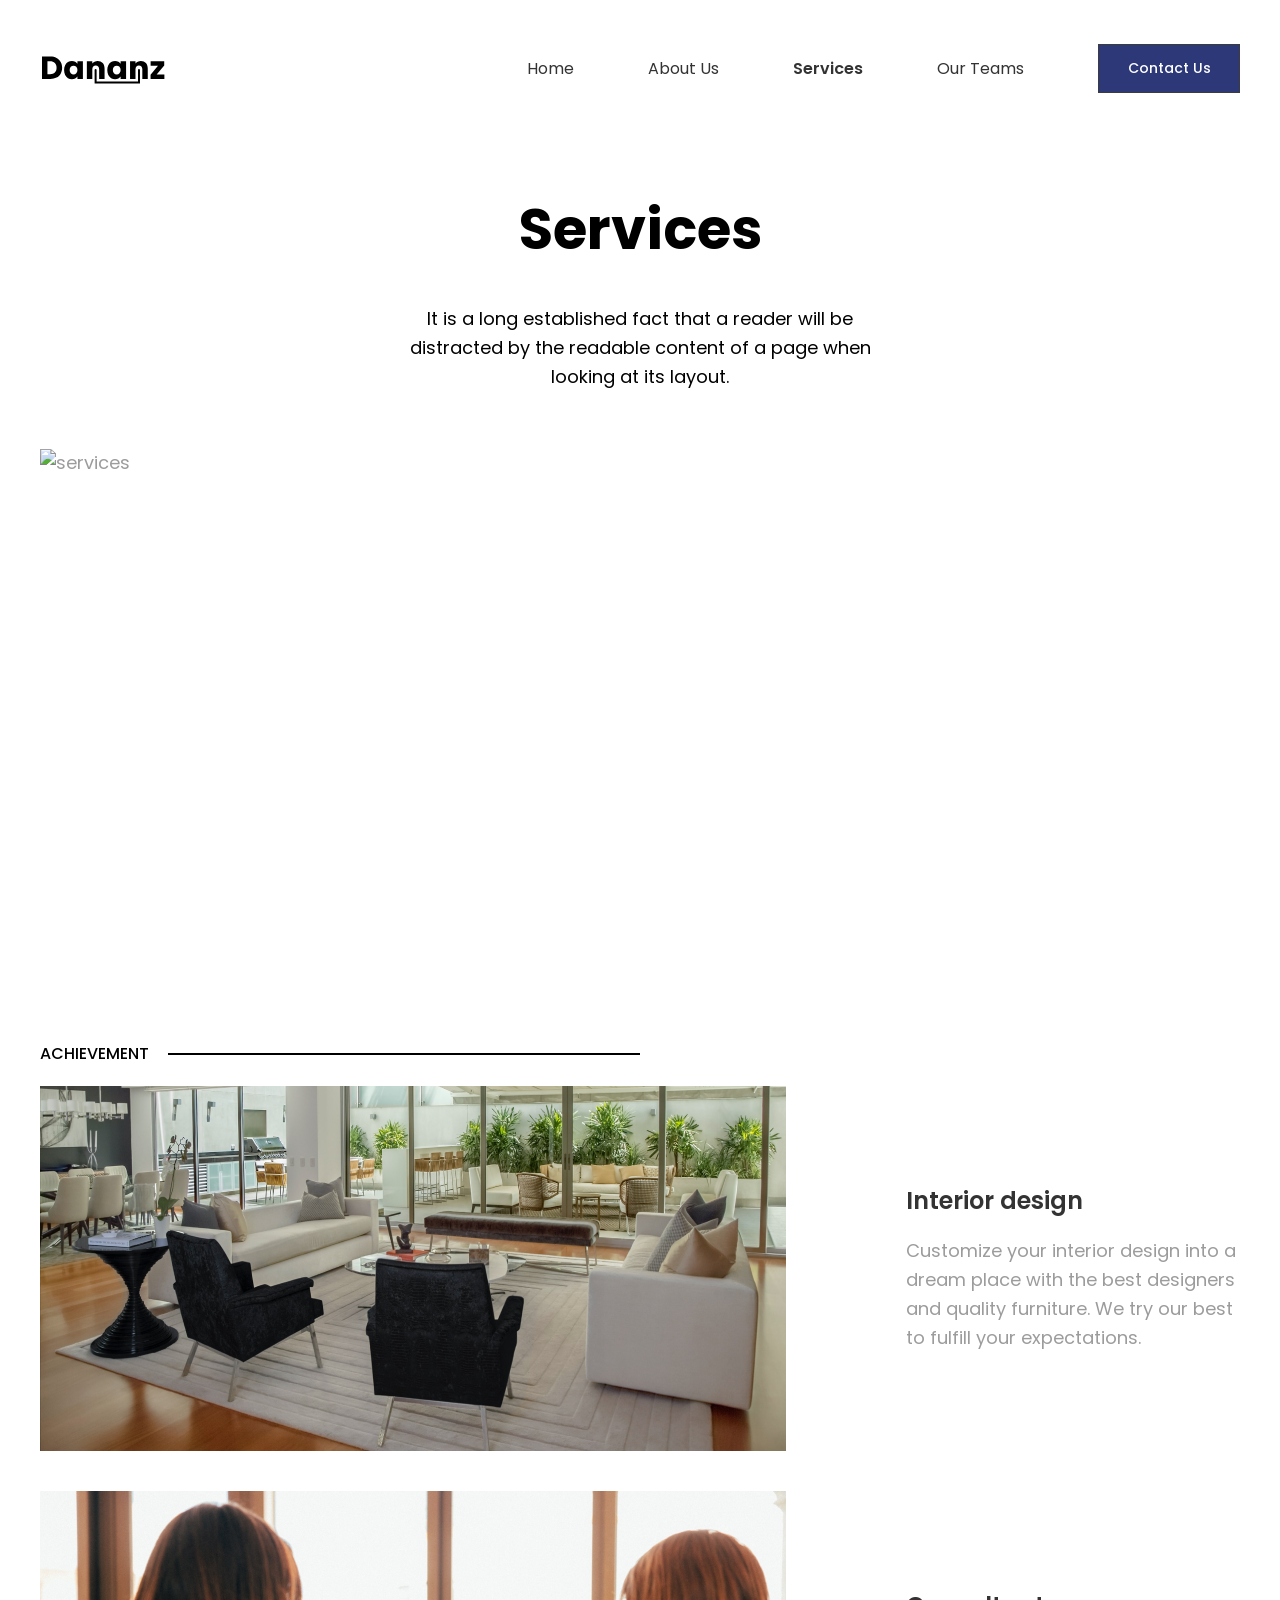
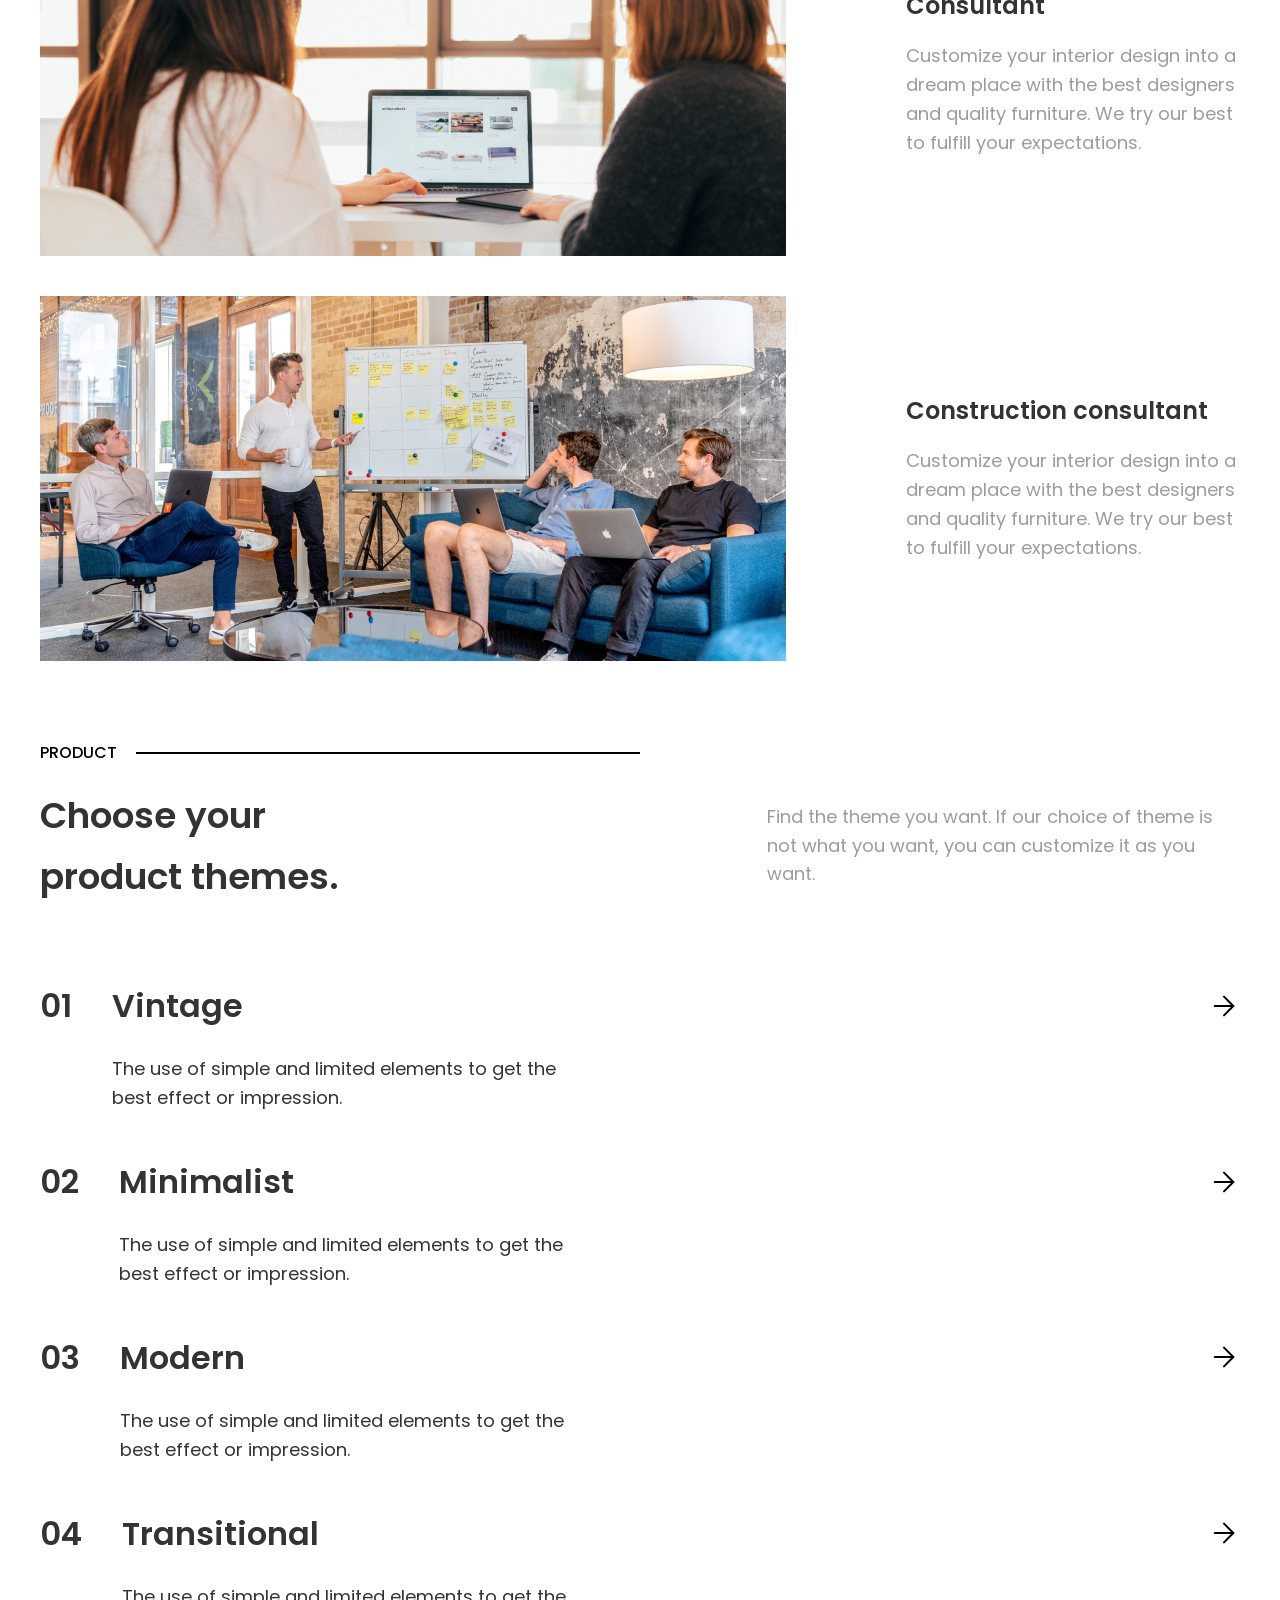
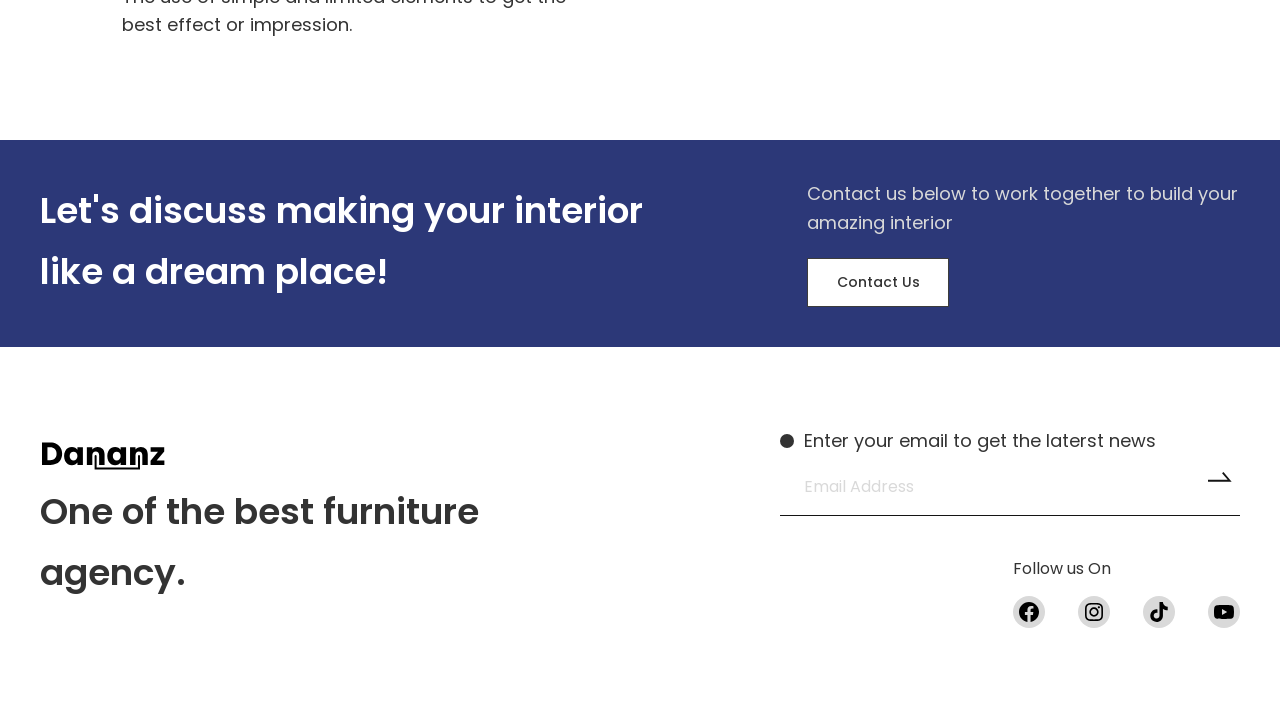
==== Dananz/Dananz/services.html @ 7f3dac32 "Add files via upload" ====
<!DOCTYPE html>
<html lang="en">

<head>
  <meta charset="UTF-8">
  <meta name="viewport" content="width=device-width, initial-scale=1.0">
  <link rel="preconnect" href="https://fonts.googleapis.com">
  <link rel="preconnect" href="https://fonts.gstatic.com" crossorigin>
  <link href="https://fonts.googleapis.com/css2?family=Poppins:wght@400;500;600;700&display=swap" rel="stylesheet">
  <link rel="stylesheet" href="css/style.css">
  <title>
    Services
  </title>
</head>

<body class="page__services">
  <div class="wrapper">
    <header id="header" class=" header">
      <div class="header__container">
        <a href="index.html" class="header__logo">
          <img src="img/home/logo.svg" alt="logo">
        </a>
        <nav class="header__action">
          <div class="header__menu menu">
            <nav class="menu__body">
              <ul class="menu__list">
                <li class="menu__item">
                  <a href="index.html" class="menu__link" data-text="Home">Home</a>
                </li>
                <li class="menu__item">
                  <a href="about.html" class="menu__link" data-text="About Us">About Us</a>
                </li>
                <li class="menu__item">
                  <a href="services.html" class="menu__link active" data-text="Services">Services</a>
                </li>
                <li class="menu__item">
                  <a href="teams.html" class="menu__link" data-text="Our Teams">Our Teams</a>
                </li>
              </ul>
            </nav>
          </div>
          <a href="contact.html" class="header__contact btn" role="button">
            Contact Us
          </a>
          <button type="button" class="menu__icon icon-menu" aria-label="Toggle menu"><span></span></button>
        </nav>
      </div>
    </header>
    <main class="main">
      <section class="section services reveal">
        <div class="services__container">
          <div class="services__content content-block">
            <h1 class="content-block__title">Services</h1>
            <div class="content-block__text">
              <p>It is a long established fact that a reader will be distracted by the readable content of a page when
                looking at its layout.</p>
            </div>
            <div class="content-block__image">
              <img src="img/Services/services.jpg" alt="services">
            </div>
          </div>
        </div>
      </section>
      <section class="section achievement reveal">
        <div class="achievement__container">
          <h3 class="achievement__category category_title">ACHIEVEMENT</h3>
          <div class="achievement__content">
            <article class="achievement__item item-achievement">
              <a href="#" class="item-achievement__media">
                <img src="img/services/01.jpg" alt="design">
              </a>
              <div class="item-achievement__content">
                <h3 class="item-achievement__title"><a href="#">Interior design</a></h3>
                <div class="item-achievement__text">
                  <p>Customize your interior design into a dream place with the best designers and quality furniture. We
                    try our best to fulfill your expectations.</p>
                </div>
              </div>
            </article>
            <article class="achievement__item item-achievement">
              <a href="#" class="item-achievement__media">
                <img src="img/services/02.jpg" alt="consultant">
              </a>
              <div class="item-achievement__content">
                <h3 class="item-achievement__title"><a href="#">Consultant</a></h3>
                <div class="item-achievement__text">
                  <p>Customize your interior design into a dream place with the best designers and quality furniture. We
                    try our best to fulfill your expectations.</p>
                </div>
              </div>
            </article>
            <article class="achievement__item item-achievement">
              <a href="#" class="item-achievement__media">
                <img src="img/services/03.jpg" alt="conversation">
              </a>
              <div class="item-achievement__content">
                <h3 class="item-achievement__title"><a href="#">Construction consultant</a></h3>
                <div class="item-achievement__text">
                  <p>Customize your interior design into a dream place with the best designers and quality furniture. We
                    try our best to fulfill your expectations.</p>
                </div>
              </div>
            </article>
          </div>
        </div>
      </section>
      <section class="section product reveal">
        <div class="product__container">
          <div class="product__top top-product">
            <h3 class="top-product__category category_title">PRODUCT</h3>
            <div class="top-product__content">
              <h2 class="top-product__title title">Choose your product themes.</h2>
              <div class="top-product__text">
                <p>Find the theme you want. If our choice of theme is not what you want, you can customize it as you
                  want.
                </p>
              </div>
            </div>
          </div>
          <ul class="product__category category-list">
            <li class="category-list__item">
              <span class="category-list__number">01</span>
              <div class="category-list__content">
                <a href="#">
                  <span class="category-list__title">Vintage</span>
                  <img src="img/icons/arrow-right.svg" alt="arrow">
                </a>
                <div class="category-list__text">
                  <p>The use of simple and limited elements to get the best effect or impression.</p>
                </div>
              </div>
            </li>
            <li class="category-list__item">
              <span class="category-list__number">02</span>
              <div class="category-list__content">
                <a href="#">
                  <span class="category-list__title">Minimalist</span>
                  <img src="img/icons/arrow-right.svg" alt="arrow">
                </a>
                <div class="category-list__text">
                  <p>The use of simple and limited elements to get the best effect or impression.</p>
                </div>
              </div>
            </li>
            <li class="category-list__item">
              <span class="category-list__number">03</span>
              <div class="category-list__content">
                <a href="#">
                  <span class="category-list__title">Modern</span>
                  <img src="img/icons/arrow-right.svg" alt="arrow">
                </a>
                <div class="category-list__text">
                  <p>The use of simple and limited elements to get the best effect or impression.</p>
                </div>
              </div>
            </li>
            <li class="category-list__item">
              <span class="category-list__number">04</span>
              <div class="category-list__content">
                <a href="#">
                  <span class="category-list__title">Transitional</span>
                  <img src="img/icons/arrow-right.svg" alt="arrow">
                </a>
                <div class="category-list__text">
                  <p>The use of simple and limited elements to get the best effect or impression.</p>
                </div>
              </div>
            </li>
          </ul>
        </div>
      </section>
    </main>
    <footer class="footer reveal">
      <div class="footer__contact contact-footer">
        <div class="contact-footer__container">
          <h2 class="contact-footer__title title">Let's discuss making your interior like a dream place!</h2>
          <div class="contact-footer__action">
            <div class="contact-footer__text">
              <p>Contact us below to work together to build your amazing interior</p>
            </div>
            <a href="contact.html" class="contact-footer__btn btn_reverse">Contact Us</a>
          </div>
        </div>
      </div>
      <div class="footer__container">
        <div class="footer__text">
          <a href="#" class="footer__logo">
            <img src="img/home/logo.svg" alt="logo">
          </a>
          <h2 class="footer__title title">One of the best furniture agency.</h2>
        </div>
        <div class="footer__action action-footer">
          <form class="action-footer__form">

            <label for="footer-email" class="action-footer__label">
              Enter your email to get the laterst news
            </label>

            <div class="action-footer__field">
              <input type="email" id="footer-email" name="email" class="action-footer__input"
                placeholder="Email Address" required>

              <button type="submit" class="action-footer__submit" aria-label="Submit email">
                <img src="img/icons/search-decor.svg" alt="">
              </button>
            </div>

          </form>
          <div class="action-footer__social social-footer">
            <div class="social-footer__text">Follow us On</div>
            <div class="social-footer__items">
              <a href="#" class="social-footer__item">
                <img src="img/icons/facebook.svg" alt="facebbok">
              </a>
              <a href="#" class="social-footer__item">
                <img src="img/icons/instagram.svg" alt="instagram">
              </a>
              <a href="#" class="social-footer__item">
                <img src="img/icons/tiktok.svg" alt="tiktok">
              </a>
              <a href="#" class="social-footer__item">
                <img src="img/icons/youtube.svg" alt="youtube">
              </a>
            </div>
          </div>
        </div>
      </div>
    </footer>
  </div>
  <div class="menu__overlay"></div>
  <script src="js/script.js"></script>
</body>

</html>
---- Dananz/Dananz/css/style.css ----
@charset "UTF-8";
*,
*::before,
*::after {
  padding: 0;
  margin: 0;
  border: 0;
  -webkit-box-sizing: border-box;
          box-sizing: border-box;
}

a {
  text-decoration: none;
  color: inherit;
}

li {
  list-style: none;
}

img {
  vertical-align: top;
}

h1,
h2,
h3,
h4,
h5,
h6 {
  font-weight: inherit;
  font-size: inherit;
}

html,
body {
  height: 100%;
  line-height: 1;
}

textarea,
button,
input {
  font-weight: inherit;
  font-size: inherit;
  color: inherit;
  font-family: inherit;
}

button {
  cursor: pointer;
  background-color: inherit;
}

.badge {
  display: -webkit-inline-box;
  display: -ms-inline-flexbox;
  display: inline-flex;
  -webkit-box-orient: vertical;
  -webkit-box-direction: normal;
      -ms-flex-direction: column;
          flex-direction: column;
  -webkit-box-align: center;
      -ms-flex-align: center;
          align-items: center;
  -webkit-box-pack: center;
      -ms-flex-pack: center;
          justify-content: center;
  gap: clamp(15px, 15px + (57 - 15) * (100vw - 320px) / (1230 - 320), 57px);
  height: clamp(200px, 200px + (525 - 200) * (100vw - 320px) / (1230 - 320), 525px);
  width: clamp(130px, 130px + (252 - 130) * (100vw - 320px) / (1230 - 320), 252px);
  background-color: #2c3878;
  color: #fff;
}
.badge__links {
  display: -webkit-inline-box;
  display: -ms-inline-flexbox;
  display: inline-flex;
  -webkit-box-orient: vertical;
  -webkit-box-direction: normal;
      -ms-flex-direction: column;
          flex-direction: column;
  -webkit-box-align: center;
      -ms-flex-align: center;
          align-items: center;
  -webkit-box-pack: center;
      -ms-flex-pack: center;
          justify-content: center;
  -webkit-transition: -webkit-transform 0.3s;
  transition: -webkit-transform 0.3s;
  transition: transform 0.3s;
  transition: transform 0.3s, -webkit-transform 0.3s;
}
@media (any-hover: hover) {
  .badge__links:hover {
    -webkit-transform: scale(1.1);
        -ms-transform: scale(1.1);
            transform: scale(1.1);
  }
}
.badge__count {
  font-size: clamp(14px, 14px + (52 - 14) * (100vw - 320px) / (1230 - 320), 52px);
}
.badge__text {
  font-size: clamp(12px, 12px + (16 - 12) * (100vw - 320px) / (1230 - 320), 16px);
}

.category_title {
  font-size: 1rem;
  font-weight: 500;
  color: #000;
  line-height: 1.5;
  margin-bottom: 1.25rem;
  display: -webkit-box;
  display: -ms-flexbox;
  display: flex;
  -webkit-box-align: center;
      -ms-flex-align: center;
          align-items: center;
  gap: 1.1875rem;
  max-width: 37.5rem;
}
.category_title::after {
  content: "";
  -webkit-box-flex: 1;
      -ms-flex: 1 1 auto;
          flex: 1 1 auto;
  height: 0.125rem;
  background-color: #000;
}

.title {
  font-size: clamp(18px, 18px + (36 - 18) * (100vw - 320px) / (1230 - 320), 36px);
  font-weight: 600;
  line-height: 1.7;
  color: #333333;
}

.category-list {
  display: -webkit-box;
  display: -ms-flexbox;
  display: flex;
  -webkit-box-orient: vertical;
  -webkit-box-direction: normal;
      -ms-flex-direction: column;
          flex-direction: column;
  row-gap: clamp(10px, 10px + (43 - 10) * (100vw - 320px) / (1230 - 320), 43px);
}
.category-list__item {
  font-size: clamp(14px, 14px + (32 - 14) * (100vw - 320px) / (1230 - 320), 32px);
  font-weight: 600;
  color: #333333;
  display: -webkit-box;
  display: -ms-flexbox;
  display: flex;
  -webkit-column-gap: 2.5rem;
     -moz-column-gap: 2.5rem;
          column-gap: 2.5rem;
}
.category-list__content {
  -webkit-box-flex: 1;
      -ms-flex: 1 1 auto;
          flex: 1 1 auto;
}
.category-list__content a {
  display: -webkit-box;
  display: -ms-flexbox;
  display: flex;
  -webkit-box-align: center;
      -ms-flex-align: center;
          align-items: center;
}
.category-list__content a:not(:last-child) {
  margin-bottom: clamp(5px, 5px + (24 - 5) * (100vw - 320px) / (1230 - 320), 24px);
}
@media (any-hover: hover) {
  .category-list__content a:hover {
    color: #2c3878;
  }
  .category-list__content a:hover img {
    -webkit-transform: translate(1.25rem, 0);
        -ms-transform: translate(1.25rem, 0);
            transform: translate(1.25rem, 0);
  }
}
.category-list__content a img {
  -webkit-transition: -webkit-transform 0.3s;
  transition: -webkit-transform 0.3s;
  transition: transform 0.3s;
  transition: transform 0.3s, -webkit-transform 0.3s;
  width: clamp(20px, 20px + (32 - 20) * (100vw - 320px) / (1230 - 320), 32px);
  height: clamp(20px, 20px + (32 - 20) * (100vw - 320px) / (1230 - 320), 32px);
}
.category-list__title {
  -webkit-transition: color 0.3s;
  transition: color 0.3s;
  -webkit-box-flex: 1;
      -ms-flex: 1 1 auto;
          flex: 1 1 auto;
}
.category-list__text {
  max-width: 29.3125rem;
  font-size: clamp(14px, 14px + (18 - 14) * (100vw - 320px) / (1230 - 320), 18px);
  font-weight: 400;
  line-height: 1.6; /* 20/12 */
  color: #333333;
}

.btn {
  width: clamp(100px, 100px + (142 - 100) * (100vw - 320px) / (1230 - 320), 142px);
  height: clamp(40px, 40px + (49 - 40) * (100vw - 320px) / (1230 - 320), 49px);
  display: -webkit-box;
  display: -ms-flexbox;
  display: flex;
  -webkit-box-pack: center;
      -ms-flex-pack: center;
          justify-content: center;
  -webkit-box-align: center;
      -ms-flex-align: center;
          align-items: center;
  font-size: 0.875rem;
  font-weight: 500;
  line-height: 1.5;
  color: #fff;
  background-color: #2c3878;
  border: 1px solid #3C3C3C;
  -webkit-transition: all 0.3s;
  transition: all 0.3s;
}
@media (any-hover: hover) {
  .btn:hover {
    color: #2c3878;
    background-color: #fff;
  }
}

.btn_reverse {
  width: clamp(100px, 100px + (142 - 100) * (100vw - 320px) / (1230 - 320), 142px);
  height: clamp(40px, 40px + (49 - 40) * (100vw - 320px) / (1230 - 320), 49px);
  display: -webkit-box;
  display: -ms-flexbox;
  display: flex;
  -webkit-box-pack: center;
      -ms-flex-pack: center;
          justify-content: center;
  -webkit-box-align: center;
      -ms-flex-align: center;
          align-items: center;
  font-size: 0.875rem;
  font-weight: 500;
  line-height: 1.5;
  color: #333333;
  background-color: #fff;
  border: 1px solid #3C3C3C;
  -webkit-transition: all 0.3s;
  transition: all 0.3s;
}
@media (any-hover: hover) {
  .btn_reverse:hover {
    color: #fff;
    background-color: #2c3878;
  }
}

.content-block__title {
  font-size: clamp(24px, 24px + (56 - 24) * (100vw - 320px) / (1230 - 320), 56px);
  line-height: 1.4;
  font-weight: 700;
  color: #000;
  text-align: center;
  margin-bottom: clamp(15px, 15px + (36 - 15) * (100vw - 320px) / (1230 - 320), 36px);
}
.content-block__text {
  color: #000;
  max-width: 36.375rem;
  text-align: center;
  margin: 0 auto;
}
.content-block__text:not(:last-child) {
  margin-bottom: clamp(20px, 20px + (57 - 20) * (100vw - 320px) / (1230 - 320), 57px);
}
.content-block__image {
  position: relative;
  aspect-ratio: 1200/513;
}
.content-block__image img {
  position: absolute;
  width: 100%;
  height: 100%;
  inset: 0;
  -o-object-fit: cover;
     object-fit: cover;
}

.card-service {
  display: -webkit-box;
  display: -ms-flexbox;
  display: flex;
  -webkit-box-align: center;
      -ms-flex-align: center;
          align-items: center;
  -webkit-box-orient: vertical;
  -webkit-box-direction: normal;
      -ms-flex-direction: column;
          flex-direction: column;
  gap: 1.25rem;
  padding-top: clamp(10px, 10px + (20 - 10) * (100vw - 320px) / (1230 - 320), 20px);
  padding-left: clamp(15px, 15px + (27 - 15) * (100vw - 320px) / (1230 - 320), 27px);
  padding-right: clamp(15px, 15px + (27 - 15) * (100vw - 320px) / (1230 - 320), 27px);
  padding-bottom: clamp(12px, 12px + (22 - 12) * (100vw - 320px) / (1230 - 320), 22px);
  -webkit-box-shadow: 0 0 5px 1px rgba(0, 0, 0, 0.1);
          box-shadow: 0 0 5px 1px rgba(0, 0, 0, 0.1);
  background-color: #fff;
}
.card-service__eclipse {
  width: 3.9375rem;
  height: 3.9375rem;
  background-color: #D9D9D9;
  border-radius: 50%;
}
.card-service__title {
  text-align: center;
  color: #333333;
  line-height: 1.4;
  font-size: clamp(16px, 16px + (24 - 16) * (100vw - 320px) / (1230 - 320), 24px);
  font-weight: 600;
}
.card-service__text {
  text-align: center;
}

body {
  font-family: "Poppins", sans-serif;
  font-size: clamp(14px, 14px + (18 - 14) * (100vw - 320px) / (1230 - 320), 18px);
  font-weight: 400;
  line-height: 1.6; /* 20/12 */
  color: #9C9C9C;
}

.wrapper {
  overflow: hidden;
  min-height: 100%;
  position: relative;
  display: -webkit-box;
  display: -ms-flexbox;
  display: flex;
  -webkit-box-orient: vertical;
  -webkit-box-direction: normal;
      -ms-flex-direction: column;
          flex-direction: column;
}

.wrapper > main {
  -webkit-box-flex: 1;
      -ms-flex-positive: 1;
          flex-grow: 1;
}

[class*=__container] {
  max-width: 76.875rem;
  padding: 0 15px;
  margin: 0 auto;
}

.page__home .main {
  gap: clamp(40px, 40px + (160 - 40) * (100vw - 320px) / (1230 - 320), 160px);
}

.main {
  display: -webkit-box;
  display: -ms-flexbox;
  display: flex;
  -webkit-box-orient: vertical;
  -webkit-box-direction: normal;
      -ms-flex-direction: column;
          flex-direction: column;
  margin-top: clamp(70px, 70px + (191 - 70) * (100vw - 320px) / (1230 - 320), 191px);
  gap: clamp(40px, 40px + (80 - 40) * (100vw - 320px) / (1230 - 320), 80px);
}

.reveal {
  opacity: 0;
  -webkit-transform: translateY(100px);
      -ms-transform: translateY(100px);
          transform: translateY(100px);
  -webkit-transition: all 0.8s ease;
  transition: all 0.8s ease;
}
.reveal:nth-child(1) {
  -webkit-transition-delay: 0.1s;
          transition-delay: 0.1s;
}
.reveal:nth-child(2) {
  -webkit-transition-delay: 0.2s;
          transition-delay: 0.2s;
}
.reveal:nth-child(3) {
  -webkit-transition-delay: 0.3s;
          transition-delay: 0.3s;
}
.reveal:nth-child(4) {
  -webkit-transition-delay: 0.3s;
          transition-delay: 0.3s;
}
.reveal:nth-child(5) {
  -webkit-transition-delay: 0.3s;
          transition-delay: 0.3s;
}
.reveal.active {
  opacity: 1;
  -webkit-transform: translateY(0);
      -ms-transform: translateY(0);
          transform: translateY(0);
}

body.lock {
  overflow: hidden;
}

.header {
  position: fixed;
  left: 0;
  top: 0;
  color: #333333;
  width: 100%;
  z-index: 100;
}
.header.is-scrolled {
  background-color: #fff;
  color: #333333;
  -webkit-box-shadow: 0 4px 20px rgba(0, 0, 0, 0.05);
          box-shadow: 0 4px 20px rgba(0, 0, 0, 0.05);
}
.header__container {
  display: -webkit-box;
  display: -ms-flexbox;
  display: flex;
  -webkit-box-pack: justify;
      -ms-flex-pack: justify;
          justify-content: space-between;
  -webkit-box-align: center;
      -ms-flex-align: center;
          align-items: center;
  -webkit-column-gap: clamp(5px, 5px + (10 - 5) * (100vw - 320px) / (1230 - 320), 10px);
     -moz-column-gap: clamp(5px, 5px + (10 - 5) * (100vw - 320px) / (1230 - 320), 10px);
          column-gap: clamp(5px, 5px + (10 - 5) * (100vw - 320px) / (1230 - 320), 10px);
  height: clamp(50px, 50px + (136 - 50) * (100vw - 320px) / (1230 - 320), 136px);
}
.header__action {
  display: -webkit-box;
  display: -ms-flexbox;
  display: flex;
  -webkit-box-align: center;
      -ms-flex-align: center;
          align-items: center;
  -ms-flex-wrap: wrap;
      flex-wrap: wrap;
  -webkit-column-gap: clamp(10px, 10px + (74 - 10) * (100vw - 320px) / (1230 - 320), 74px);
     -moz-column-gap: clamp(10px, 10px + (74 - 10) * (100vw - 320px) / (1230 - 320), 74px);
          column-gap: clamp(10px, 10px + (74 - 10) * (100vw - 320px) / (1230 - 320), 74px);
  row-gap: 5px;
}
.header__menu {
  display: -webkit-box;
  display: -ms-flexbox;
  display: flex;
  -webkit-box-align: center;
      -ms-flex-align: center;
          align-items: center;
}
.header__contact {
  display: block;
}

@media (max-width: 768px) {
  .menu__body {
    overflow: auto;
    position: fixed;
    top: 0;
    right: 0;
    width: min(320px, 100%);
    height: 100dvh;
    background: #fff;
    z-index: 99;
    padding: 100px 40px 40px;
    display: -webkit-box;
    display: -ms-flexbox;
    display: flex;
    -webkit-box-orient: vertical;
    -webkit-box-direction: normal;
        -ms-flex-direction: column;
            flex-direction: column;
    gap: 8px;
    -webkit-box-shadow: -10px 0 40px rgba(0, 0, 0, 0.1);
            box-shadow: -10px 0 40px rgba(0, 0, 0, 0.1);
    opacity: 0;
    visibility: hidden;
    -webkit-transform: translateX(100%);
        -ms-transform: translateX(100%);
            transform: translateX(100%);
    -webkit-transition: opacity 0.4s, visibility 0.4s, -webkit-transform 0.4s cubic-bezier(0.77, 0, 0.175, 1);
    transition: opacity 0.4s, visibility 0.4s, -webkit-transform 0.4s cubic-bezier(0.77, 0, 0.175, 1);
    transition: opacity 0.4s, visibility 0.4s, transform 0.4s cubic-bezier(0.77, 0, 0.175, 1);
    transition: opacity 0.4s, visibility 0.4s, transform 0.4s cubic-bezier(0.77, 0, 0.175, 1), -webkit-transform 0.4s cubic-bezier(0.77, 0, 0.175, 1);
  }
  .menu__body.active {
    opacity: 1;
    visibility: visible;
    -webkit-transform: translateX(0);
        -ms-transform: translateX(0);
            transform: translateX(0);
  }
}
.menu__list {
  display: -webkit-box;
  display: -ms-flexbox;
  display: flex;
  -webkit-box-align: center;
      -ms-flex-align: center;
          align-items: center;
  -ms-flex-wrap: wrap;
      flex-wrap: wrap;
  -webkit-column-gap: clamp(10px, 10px + (74 - 10) * (100vw - 320px) / (1230 - 320), 74px);
     -moz-column-gap: clamp(10px, 10px + (74 - 10) * (100vw - 320px) / (1230 - 320), 74px);
          column-gap: clamp(10px, 10px + (74 - 10) * (100vw - 320px) / (1230 - 320), 74px);
  row-gap: 5px;
}
@media (max-width: 768px) {
  .menu__list {
    -webkit-box-orient: vertical;
    -webkit-box-direction: normal;
        -ms-flex-direction: column;
            flex-direction: column;
    -webkit-box-align: start;
        -ms-flex-align: start;
            align-items: flex-start;
    gap: 0;
    width: 100%;
  }
}
@media (max-width: 768px) {
  .menu__item {
    width: 100%;
    border-bottom: 1px solid #f0f0f0;
    opacity: 0;
    -webkit-transform: translateX(30px);
        -ms-transform: translateX(30px);
            transform: translateX(30px);
    -webkit-transition: opacity 0.3s, -webkit-transform 0.3s;
    transition: opacity 0.3s, -webkit-transform 0.3s;
    transition: opacity 0.3s, transform 0.3s;
    transition: opacity 0.3s, transform 0.3s, -webkit-transform 0.3s;
  }
  .menu__item:nth-child(1) {
    -webkit-transition-delay: 0.07s;
            transition-delay: 0.07s;
  }
  .menu__item:nth-child(2) {
    -webkit-transition-delay: 0.14s;
            transition-delay: 0.14s;
  }
  .menu__item:nth-child(3) {
    -webkit-transition-delay: 0.21s;
            transition-delay: 0.21s;
  }
  .menu__item:nth-child(4) {
    -webkit-transition-delay: 0.28s;
            transition-delay: 0.28s;
  }
  .menu__item:nth-child(5) {
    -webkit-transition-delay: 0.35s;
            transition-delay: 0.35s;
  }
  .menu__item:nth-child(6) {
    -webkit-transition-delay: 0.42s;
            transition-delay: 0.42s;
  }
  .menu__body.active .menu__item {
    opacity: 1;
    -webkit-transform: translateX(0);
        -ms-transform: translateX(0);
            transform: translateX(0);
  }
}
.menu__link {
  display: inline-block;
  color: #333333;
  font-size: 1rem;
  line-height: 1.6;
  outline: none;
  -webkit-tap-highlight-color: transparent;
}
@media (max-width: 768px) {
  .menu__link {
    padding: 16px 0;
    font-size: 1.125rem;
    display: -webkit-box;
    display: -ms-flexbox;
    display: flex;
    width: 100%;
    -webkit-box-pack: start;
        -ms-flex-pack: start;
            justify-content: start;
  }
}
@media (any-hover: hover) {
  .menu__link:hover {
    text-decoration: underline;
  }
}
.menu__link.active {
  font-weight: 600;
}

.icon-menu {
  display: none;
  position: relative;
  width: 36px;
  height: 24px;
  background: none;
  border: none;
  cursor: pointer;
  z-index: 101;
}
.icon-menu::before, .icon-menu::after {
  content: "";
  position: absolute;
  left: 0;
  width: 100%;
  height: 3px;
  background-color: #333;
  border-radius: 2px;
  -webkit-transition: all 0.4s cubic-bezier(0.77, 0, 0.175, 1);
  transition: all 0.4s cubic-bezier(0.77, 0, 0.175, 1);
}
.icon-menu::before {
  top: 0;
}
.icon-menu::after {
  bottom: 0;
}
.icon-menu:hover::before, .icon-menu:hover::after {
  background-color: #2c3878;
}
.icon-menu:focus-visible {
  outline: none;
  -webkit-box-shadow: 0 0 0 3px rgba(44, 56, 120, 0.4);
          box-shadow: 0 0 0 3px rgba(44, 56, 120, 0.4);
}
.icon-menu.active::before {
  top: 50%;
  -webkit-transform: translateY(-50%) rotate(45deg);
      -ms-transform: translateY(-50%) rotate(45deg);
          transform: translateY(-50%) rotate(45deg);
}
.icon-menu.active::after {
  bottom: 50%;
  -webkit-transform: translateY(50%) rotate(-45deg);
      -ms-transform: translateY(50%) rotate(-45deg);
          transform: translateY(50%) rotate(-45deg);
}

@media (max-width: 768px) {
  .icon-menu {
    display: block;
  }
}
.btn {
  width: clamp(100px, 100px + (142 - 100) * (100vw - 320px) / (1230 - 320), 142px);
  height: clamp(40px, 40px + (49 - 40) * (100vw - 320px) / (1230 - 320), 49px);
  display: -webkit-box;
  display: -ms-flexbox;
  display: flex;
  -webkit-box-pack: center;
      -ms-flex-pack: center;
          justify-content: center;
  -webkit-box-align: center;
      -ms-flex-align: center;
          align-items: center;
  font-size: 0.875rem;
  font-weight: 500;
  line-height: 1.5;
  color: #fff;
  background-color: #2c3878;
  border: 1px solid #3C3C3C;
  -webkit-transition: all 0.3s;
  transition: all 0.3s;
}
@media (any-hover: hover) {
  .btn:hover {
    color: #2c3878;
    background-color: #fff;
  }
}

.menu__overlay {
  display: none;
}
@media (max-width: 768px) {
  .menu__overlay {
    display: block;
    position: fixed;
    inset: 0;
    background: rgba(0, 0, 0, 0.5);
    z-index: 98;
    opacity: 0;
    visibility: hidden;
    -webkit-transition: opacity 0.4s, visibility 0.4s;
    transition: opacity 0.4s, visibility 0.4s;
    backdrop-filter: blur(2px);
  }
  .menu__overlay.active {
    opacity: 1;
    visibility: visible;
  }
}

body.page__home .top-hero {
  position: relative;
  margin-bottom: clamp(20px, 20px + (46 - 20) * (100vw - 320px) / (1230 - 320), 46px);
}
body.page__home .top-hero__title {
  font-size: 4.5rem;
  font-size: clamp(24px, 24px + (72 - 24) * (100vw - 320px) / (1230 - 320), 72px);
  line-height: 1.4;
  font-weight: 700;
  color: #333333;
}
@media (min-width: 48rem) {
  body.page__home .top-hero__title span:first-child {
    display: -webkit-box;
    display: -ms-flexbox;
    display: flex;
    -webkit-box-align: center;
        -ms-flex-align: center;
            align-items: center;
    gap: clamp(15px, 15px + (75 - 15) * (100vw - 320px) / (1230 - 320), 75px);
  }
  body.page__home .top-hero__title span:first-child::after {
    content: "";
    height: 2px;
    -webkit-box-flex: 1;
        -ms-flex: 1 1 auto;
            flex: 1 1 auto;
    background-color: #000;
  }
}
body.page__home .top-hero__title span:last-child {
  display: block;
  max-width: clamp(300px, 300px + (681 - 300) * (100vw - 320px) / (1230 - 320), 681px);
}
body.page__home .top-hero__copiright {
  position: absolute;
  right: 0;
  bottom: clamp(0px, 0px + (12 - 0) * (100vw - 320px) / (1230 - 320), 12px);
  font-weight: 500;
  line-height: 1.5;
  color: #333333;
  -webkit-writing-mode: vertical-rl;
      -ms-writing-mode: tb-rl;
          writing-mode: vertical-rl; /* vertical-lr або vertical-rl */
  -webkit-transform: rotate(180deg);
      -ms-transform: rotate(180deg);
          transform: rotate(180deg);
  font-size: clamp(10px, 10px + (18 - 10) * (100vw - 320px) / (1230 - 320), 18px);
}
body.page__home .footer-hero__media {
  position: relative;
  aspect-ratio: 1200/513;
}
body.page__home .footer-hero__media img {
  position: absolute;
  inset: 0;
  width: 100%;
  height: 100%;
  -o-object-fit: cover;
     object-fit: cover;
}
body.page__home .badge-hero {
  position: absolute;
  top: -13.0625rem;
  right: 8.875rem;
}
@media (max-width: 61.9375rem) {
  body.page__home .badge-hero {
    top: -6.25rem;
    right: 6.25rem;
  }
}
@media (max-width: 48rem) {
  body.page__home .badge-hero {
    position: relative;
    top: 0;
    left: 0;
  }
}
body.page__home .about__top {
  margin-bottom: clamp(20px, 20px + (60 - 20) * (100vw - 320px) / (1230 - 320), 60px);
}
body.page__home .footer-about {
  display: -webkit-box;
  display: -ms-flexbox;
  display: flex;
}
@media (max-width: 48rem) {
  body.page__home .footer-about {
    -webkit-box-orient: vertical;
    -webkit-box-direction: normal;
        -ms-flex-direction: column;
            flex-direction: column;
    gap: 0.9375rem;
  }
}
body.page__home .footer-about__media {
  position: relative;
  aspect-ratio: 883/525;
}
@media (min-width: 48rem) {
  body.page__home .footer-about__media {
    -ms-flex-item-align: start;
        align-self: flex-start;
    -webkit-box-flex: 0;
        -ms-flex: 0 1 73.583333%;
            flex: 0 1 73.583333%; /* 883/1200 */
  }
}
@media (max-width: 48rem) {
  body.page__home .footer-about__media {
    -webkit-box-flex: 1;
        -ms-flex: 1 1 100%;
            flex: 1 1 100%;
  }
}
@media (any-hover: hover) {
  body.page__home .footer-about:hover .seo-badge {
    right: 0;
    pointer-events: auto;
  }
}
body.page__home .footer-about__img {
  position: absolute;
  width: 100%;
  height: 100%;
  inset: 0;
  -o-object-fit: cover;
     object-fit: cover;
}
@media (min-width: 48rem) {
  body.page__home .footer-about__content {
    -webkit-box-flex: 0;
        -ms-flex: 0 1 26.416667%;
            flex: 0 1 26.416667%;
    -ms-flex-item-align: end;
        align-self: flex-end;
    padding-left: clamp(0px, 0px + (94 - 0) * (100vw - 320px) / (1230 - 320), 94px);
    padding-bottom: clamp(0px, 0px + (94 - 0) * (100vw - 320px) / (1230 - 320), 94px);
  }
}
body.page__home .footer-about__text {
  margin-bottom: clamp(20px, 20px + (40 - 20) * (100vw - 320px) / (1230 - 320), 40px);
}
body.page__home .seo-badge {
  position: absolute;
  top: clamp(0px, 0px + (27 - 0) * (100vw - 320px) / (1230 - 320), 27px);
  display: -webkit-box;
  display: -ms-flexbox;
  display: flex;
  z-index: 20;
  background-color: #fff;
  -webkit-box-align: center;
      -ms-flex-align: center;
          align-items: center;
  gap: 1.25rem;
  -webkit-box-shadow: 10px 10px 40px 0 rgba(0, 0, 0, 0.05);
          box-shadow: 10px 10px 40px 0 rgba(0, 0, 0, 0.05);
  -webkit-transition: opacity 0.3s;
  transition: opacity 0.3s;
  width: clamp(200px, 200px + (276 - 200) * (100vw - 320px) / (1230 - 320), 276px);
  height: clamp(55px, 55px + (90 - 55) * (100vw - 320px) / (1230 - 320), 90px);
  padding-left: clamp(5px, 5px + (20 - 5) * (100vw - 320px) / (1230 - 320), 20px);
  pointer-events: none;
}
@media (max-width: 31.25em) {
  body.page__home .seo-badge {
    top: auto;
    bottom: 0;
    right: auto;
    left: auto;
    left: 50%;
    -webkit-transform: translate(-50%, 0);
        -ms-transform: translate(-50%, 0);
            transform: translate(-50%, 0);
  }
}
body.page__home .seo-badge {
  -webkit-transition: right 0.5s;
  transition: right 0.5s;
  right: -12.5625rem;
  right: clamp(-201px, 50px + (-201 - 50) * (100vw - 320px) / (1230 - 320), 50px);
}
@media (max-width: 48em) {
  body.page__home .seo-badge {
    right: clamp(0px, 0px + (27 - 0) * (100vw - 320px) / (1230 - 320), 27px);
  }
}
@media (max-width: 31.25em) {
  body.page__home .seo-badge {
    right: auto;
    left: auto;
    left: 50%;
    -webkit-transform: translate(-50%, 0);
        -ms-transform: translate(-50%, 0);
            transform: translate(-50%, 0);
  }
}
body.page__home .seo-badge__name {
  font-weight: 600;
  color: #000;
}
body.page__home .service__top {
  background-color: #fff;
  z-index: 3;
  position: relative;
}
body.page__home .service__footer {
  z-index: 1;
  position: relative;
  margin-top: clamp(-163px, 0px + (-163 - 0) * (100vw - 320px) / (1230 - 320), 0px);
}
@media (max-width: 48rem) {
  body.page__home .service__footer {
    margin-top: 1.25rem;
  }
}
body.page__home .service__footer {
  display: -webkit-box;
  display: -ms-flexbox;
  display: flex;
  -webkit-box-pack: end;
      -ms-flex-pack: end;
          justify-content: flex-end;
}
body.page__home .service__media {
  position: relative;
  aspect-ratio: 1076/524.55;
  -webkit-box-flex: 0;
      -ms-flex: 0 1 89.666667%;
          flex: 0 1 89.666667%; /* 1076/1200 */
}
@media (max-width: 48rem) {
  body.page__home .service__media {
    -webkit-box-flex: 1;
        -ms-flex: 1 1 100%;
            flex: 1 1 100%; /* 1076/1200 */
  }
}
body.page__home .service__media img {
  position: absolute;
  inset: 0;
  width: 100%;
  height: 100%;
  -o-object-fit: cover;
     object-fit: cover;
}
body.page__home .top-service {
  max-width: 73.583333%; /* 883/1200 */
  padding-bottom: 2.5rem;
  padding-right: 2.5rem;
}
@media (max-width: 48rem) {
  body.page__home .top-service {
    max-width: 100%; /* 883/1200 */
    padding-bottom: 0rem;
    padding-right: 0rem;
  }
}
body.page__home .top-service__content {
  max-width: 48.75rem;
  margin-bottom: clamp(20px, 20px + (40 - 20) * (100vw - 320px) / (1230 - 320), 40px);
}
body.page__home .top-service__category {
  row-gap: clamp(10px, 10px + (35 - 10) * (100vw - 320px) / (1230 - 320), 35px);
}
body.page__home .top-service__category .category-list__item {
  font-size: clamp(14px, 14px + (24 - 14) * (100vw - 320px) / (1230 - 320), 24px);
  font-weight: 600;
  color: #333333;
}
body.page__home .top-service__category a {
  display: -webkit-box;
  display: -ms-flexbox;
  display: flex;
  -webkit-box-align: center;
      -ms-flex-align: center;
          align-items: center;
}
body.page__home .top-service__title {
  padding-bottom: clamp(18px, 18px + (24 - 18) * (100vw - 320px) / (1230 - 320), 24px);
}
body.page__home .top-service__text {
  max-width: 29.4375rem;
}
body.page__home .top-product {
  margin-bottom: clamp(20px, 20px + (73 - 20) * (100vw - 320px) / (1230 - 320), 73px);
}
body.page__home .top-product__content {
  display: -webkit-box;
  display: -ms-flexbox;
  display: flex;
  -webkit-box-align: center;
      -ms-flex-align: center;
          align-items: center;
  gap: clamp(10px, 10px + (20 - 10) * (100vw - 320px) / (1230 - 320), 20px);
  -webkit-box-pack: justify;
      -ms-flex-pack: justify;
          justify-content: space-between;
}
@media (max-width: 48rem) {
  body.page__home .top-product__content {
    -webkit-box-orient: vertical;
    -webkit-box-direction: normal;
        -ms-flex-direction: column;
            flex-direction: column;
    -webkit-box-align: start;
        -ms-flex-align: start;
            align-items: flex-start;
  }
}
body.page__home .top-product__title {
  -webkit-box-flex: 0;
      -ms-flex: 0 1 auto;
          flex: 0 1 auto; /* 337/1200 */
  max-width: clamp(337px, 400px + (337 - 400) * (100vw - 320px) / (1230 - 320), 400px);
}
@media (max-width: 48rem) {
  body.page__home .top-product__title {
    max-width: 100%;
  }
}
body.page__home .top-product__text {
  -webkit-box-flex: 0;
      -ms-flex: 0 1 39.416667%;
          flex: 0 1 39.416667%; /* 473/1200 */
}
body.page__home .material {
  margin-bottom: 160px;
  margin-bottom: clamp(40px, 40px + (160 - 40) * (100vw - 320px) / (1230 - 320), 160px);
}
body.page__home .material__container {
  display: -webkit-box;
  display: -ms-flexbox;
  display: flex;
}
@media (max-width: 51.875rem) {
  body.page__home .material__container {
    -webkit-box-orient: vertical;
    -webkit-box-direction: normal;
        -ms-flex-direction: column;
            flex-direction: column;
  }
}
body.page__home .material__content {
  -webkit-box-flex: 0;
      -ms-flex: 0 1 50%;
          flex: 0 1 50%;
  position: relative;
}
body.page__home .material__title {
  max-width: 21.75rem;
  margin-bottom: 0.625rem;
}
@media (max-width: 59.375rem) {
  body.page__home .material__title {
    max-width: 100%;
  }
}
body.page__home .material__text {
  max-width: clamp(250px, 250px + (497 - 250) * (100vw - 320px) / (1230 - 320), 497px);
}
@media (max-width: 48rem) {
  body.page__home .material__text {
    max-width: 100%;
  }
}
body.page__home .material__text {
  margin-bottom: 1.4375rem;
}
body.page__home .media-material {
  -webkit-box-flex: 0;
      -ms-flex: 0 1 50%;
          flex: 0 1 50%;
  position: relative;
  aspect-ratio: 600/396;
}
body.page__home .media-material__big-img {
  position: absolute;
  width: 57%; /* 342/600 */
  top: clamp(20px, 20px + (47 - 20) * (100vw - 320px) / (1230 - 320), 47px);
  left: clamp(-23px, -10px + (-23 - -10) * (100vw - 320px) / (1230 - 320), -10px);
  aspect-ratio: 342/392;
}
body.page__home .media-material__big-img img {
  position: absolute;
  width: 100%;
  height: 100%;
  inset: 0;
  -o-object-fit: cover;
     object-fit: cover;
}
body.page__home .media-material__medium-img {
  position: absolute;
  top: clamp(-47px, -20px + (-47 - -20) * (100vw - 320px) / (1230 - 320), -20px);
  right: 0;
  width: 40%; /* 241/600 */
  aspect-ratio: 255/241;
}
body.page__home .media-material__medium-img img {
  position: absolute;
  width: 100%;
  height: 100%;
  inset: 0;
  -o-object-fit: cover;
     object-fit: cover;
}
body.page__home .media-material__smoll-img {
  position: absolute;
  width: 32.5%; /* 195/600 */
  bottom: 0;
  right: clamp(20px, 20px + (46 - 20) * (100vw - 320px) / (1230 - 320), 46px);
  aspect-ratio: 195/178;
}
body.page__home .media-material__smoll-img img {
  position: absolute;
  width: 100%;
  height: 100%;
  inset: 0;
  -o-object-fit: cover;
     object-fit: cover;
}

.footer__contact {
  background-color: #2c3878;
}
.footer__container {
  padding-bottom: clamp(20px, 20px + (80 - 20) * (100vw - 320px) / (1230 - 320), 80px);
  padding-top: clamp(20px, 20px + (80 - 20) * (100vw - 320px) / (1230 - 320), 80px);
  display: grid;
  grid-template-columns: 1fr 1fr; /* 440/1200 */
  -webkit-column-gap: clamp(20px, 20px + (279 - 20) * (100vw - 320px) / (1230 - 320), 279px);
     -moz-column-gap: clamp(20px, 20px + (279 - 20) * (100vw - 320px) / (1230 - 320), 279px);
          column-gap: clamp(20px, 20px + (279 - 20) * (100vw - 320px) / (1230 - 320), 279px);
  row-gap: 1.25rem;
}
@media (max-width: 68.75rem) {
  .footer__container {
    -webkit-column-gap: clamp(20px, 20px + (150 - 20) * (100vw - 320px) / (1230 - 320), 150px);
       -moz-column-gap: clamp(20px, 20px + (150 - 20) * (100vw - 320px) / (1230 - 320), 150px);
            column-gap: clamp(20px, 20px + (150 - 20) * (100vw - 320px) / (1230 - 320), 150px);
  }
}
@media (max-width: 59.375rem) {
  .footer__container {
    -webkit-column-gap: clamp(20px, 20px + (100 - 20) * (100vw - 320px) / (1230 - 320), 100px);
       -moz-column-gap: clamp(20px, 20px + (100 - 20) * (100vw - 320px) / (1230 - 320), 100px);
            column-gap: clamp(20px, 20px + (100 - 20) * (100vw - 320px) / (1230 - 320), 100px);
  }
}
@media (max-width: 48rem) {
  .footer__container {
    grid-template-columns: 1fr;
  }
}
.footer__text {
  -webkit-box-flex: 0;
      -ms-flex: 0 1 30.0625rem;
          flex: 0 1 30.0625rem;
}
.contact-footer__container {
  padding-top: clamp(20px, 20px + (40 - 20) * (100vw - 320px) / (1230 - 320), 40px);
  padding-bottom: clamp(20px, 20px + (40 - 20) * (100vw - 320px) / (1230 - 320), 40px);
  display: grid;
  grid-template-columns: 58.6fr 41.4fr;
  -webkit-column-gap: clamp(20px, 20px + (155 - 20) * (100vw - 320px) / (1230 - 320), 155px);
     -moz-column-gap: clamp(20px, 20px + (155 - 20) * (100vw - 320px) / (1230 - 320), 155px);
          column-gap: clamp(20px, 20px + (155 - 20) * (100vw - 320px) / (1230 - 320), 155px);
  row-gap: 1.25rem;
}
@media (max-width: 48rem) {
  .contact-footer__container {
    grid-template-columns: 1fr;
  }
}
.contact-footer__title {
  -webkit-box-flex: 0;
      -ms-flex: 0 1 38.3125rem;
          flex: 0 1 38.3125rem;
  color: #fff;
}
.contact-footer__action {
  -webkit-box-flex: 0;
      -ms-flex: 0 1 27rem;
          flex: 0 1 27rem;
}
.contact-footer__text {
  color: #D9D9D9;
}
.contact-footer__text:not(:last-child) {
  margin-bottom: 1.25rem;
}
.action-footer {
  -webkit-box-flex: 0;
      -ms-flex: 0 1 27.5rem;
          flex: 0 1 27.5rem;
  display: -webkit-box;
  display: -ms-flexbox;
  display: flex;
  -webkit-box-orient: vertical;
  -webkit-box-direction: normal;
      -ms-flex-direction: column;
          flex-direction: column;
  gap: clamp(20px, 20px + (40 - 20) * (100vw - 320px) / (1230 - 320), 40px);
}
.action-footer__form {
  display: -webkit-box;
  display: -ms-flexbox;
  display: flex;
  -webkit-box-orient: vertical;
  -webkit-box-direction: normal;
      -ms-flex-direction: column;
          flex-direction: column;
}
.action-footer__label {
  color: #333333;
  display: -webkit-inline-box;
  display: -ms-inline-flexbox;
  display: inline-flex;
  -webkit-box-align: center;
      -ms-flex-align: center;
          align-items: center;
  gap: 0.625rem;
  line-height: 1.6;
}
@media (min-width: 47.9375em) {
  .action-footer__label::before {
    content: "";
    width: 0.875rem;
    height: 0.875rem;
    background-color: #333333;
    border-radius: 50%;
    -ms-flex-negative: 0;
        flex-shrink: 0;
  }
}
.action-footer__field {
  position: relative;
}
.action-footer__input {
  width: 100%;
  border-bottom: 1px solid #141414;
  color: #333333;
  font-size: clamp(14px, 14px + (18 - 14) * (100vw - 320px) / (1230 - 320), 18px);
  padding: 1rem 2.5rem 1rem 0rem;
  padding-bottom: clamp(5px, 5px + (16 - 5) * (100vw - 320px) / (1230 - 320), 16px);
  padding-top: clamp(5px, 5px + (16 - 5) * (100vw - 320px) / (1230 - 320), 16px);
  padding-left: clamp(10px, 10px + (24 - 10) * (100vw - 320px) / (1230 - 320), 24px);
  padding-right: clamp(30px, 30px + (40 - 30) * (100vw - 320px) / (1230 - 320), 40px);
}
.action-footer__input:focus {
  outline: none;
  border-color: #333333;
}
.action-footer__input::-webkit-input-placeholder {
  font-size: clamp(12px, 12px + (16 - 12) * (100vw - 320px) / (1230 - 320), 16px);
  color: #D9D9D9;
}
.action-footer__input::-moz-placeholder {
  font-size: clamp(12px, 12px + (16 - 12) * (100vw - 320px) / (1230 - 320), 16px);
  color: #D9D9D9;
}
.action-footer__input:-ms-input-placeholder {
  font-size: clamp(12px, 12px + (16 - 12) * (100vw - 320px) / (1230 - 320), 16px);
  color: #D9D9D9;
}
.action-footer__input::-ms-input-placeholder {
  font-size: clamp(12px, 12px + (16 - 12) * (100vw - 320px) / (1230 - 320), 16px);
  color: #D9D9D9;
}
.action-footer__input::placeholder {
  font-size: clamp(12px, 12px + (16 - 12) * (100vw - 320px) / (1230 - 320), 16px);
  color: #D9D9D9;
}
.action-footer__submit {
  position: absolute;
  right: clamp(5px, 5px + (8.5 - 5) * (100vw - 320px) / (1230 - 320), 8.5px);
  top: 0rem;
  height: 100%;
  background: none;
  border: none;
  cursor: pointer;
  width: clamp(17px, 17px + (23.5 - 17) * (100vw - 320px) / (1230 - 320), 23.5px);
}
.action-footer__submit img {
  width: 100%;
}
.action-footer__social {
  -ms-flex-item-align: end;
      align-self: flex-end;
}
@media (max-width: 47.9375em) {
  .action-footer__social {
    -ms-flex-item-align: start;
        align-self: flex-start;
  }
}

.social-footer__text {
  font-size: clamp(12px, 12px + (16 - 12) * (100vw - 320px) / (1230 - 320), 16px);
  color: #333333;
  margin-bottom: 0.9375rem;
}
.social-footer__items {
  display: -webkit-box;
  display: -ms-flexbox;
  display: flex;
  -webkit-box-align: center;
      -ms-flex-align: center;
          align-items: center;
  -webkit-box-pack: justify;
      -ms-flex-pack: justify;
          justify-content: space-between;
  gap: 2.0625rem;
}
.social-footer__item {
  display: -webkit-box;
  display: -ms-flexbox;
  display: flex;
  -webkit-box-align: center;
      -ms-flex-align: center;
          align-items: center;
  -webkit-box-pack: center;
      -ms-flex-pack: center;
          justify-content: center;
  border-radius: 50%;
  background-color: #D9D9D9;
  width: 2rem;
  height: 2rem;
}
.social-footer__item img {
  -webkit-transition: -webkit-transform 0.3s;
  transition: -webkit-transform 0.3s;
  transition: transform 0.3s;
  transition: transform 0.3s, -webkit-transform 0.3s;
}
.social-footer__item:hover img {
  -webkit-transform: scale(1.2);
      -ms-transform: scale(1.2);
          transform: scale(1.2);
}

body.page__about .achievement__top {
  max-width: 46.125rem;
  margin-bottom: clamp(20px, 20px + (56 - 20) * (100vw - 320px) / (1230 - 320), 56px);
}
body.page__about .achievement__media {
  position: relative;
  display: -webkit-box;
  display: -ms-flexbox;
  display: flex;
  gap: clamp(0px, 0px + (59 - 0) * (100vw - 320px) / (1230 - 320), 59px);
}
body.page__about .achievement__image {
  -webkit-box-flex: 0;
      -ms-flex: 0 1 55.1875rem;
          flex: 0 1 55.1875rem;
  position: relative;
  aspect-ratio: 883/525;
}
body.page__about .achievement__image img {
  position: absolute;
  inset: 0;
  width: 100%;
  height: 100%;
  -o-object-fit: cover;
     object-fit: cover;
}
body.page__about .achievement__badge {
  -webkit-box-flex: 0;
      -ms-flex: 0 1 15.75rem;
          flex: 0 1 15.75rem;
}
@media (max-width: 47.9375em) {
  body.page__about .achievement__badge {
    position: absolute;
    top: 0;
    left: 0;
    height: 100%;
  }
}
body.page__about .service {
  margin-bottom: clamp(40px, 40px + (100 - 40) * (100vw - 320px) / (1230 - 320), 100px);
}
body.page__about .service__cards {
  display: grid;
  grid-template-columns: repeat(auto-fit, minmax(250px, 1fr));
  gap: 1.125rem;
}
body.page__about .top-service {
  margin-bottom: clamp(20px, 20px + (40 - 20) * (100vw - 320px) / (1230 - 320), 40px);
}
body.page__about .top-service__title {
  margin-bottom: clamp(18px, 18px + (25 - 18) * (100vw - 320px) / (1230 - 320), 25px);
}
body.page__about .top-service__text {
  max-width: 29.4375rem;
}
body.page__services .content-block__text {
  max-width: 32.375rem;
}
body.page__services .achievement__content {
  display: -webkit-box;
  display: -ms-flexbox;
  display: flex;
  -webkit-box-orient: vertical;
  -webkit-box-direction: normal;
      -ms-flex-direction: column;
          flex-direction: column;
  gap: clamp(20px, 20px + (40 - 20) * (100vw - 320px) / (1230 - 320), 40px);
}
body.page__services .item-achievement {
  display: -webkit-box;
  display: -ms-flexbox;
  display: flex;
}
@media (max-width: 47.9375em) {
  body.page__services .item-achievement {
    -webkit-box-orient: vertical;
    -webkit-box-direction: normal;
        -ms-flex-direction: column;
            flex-direction: column;
    gap: clamp(15px, 15px + (20 - 15) * (100vw - 320px) / (1230 - 320), 20px);
  }
}
@media (min-width: 47.9375em) {
  body.page__services .item-achievement__media {
    -webkit-box-flex: 0;
        -ms-flex: 0 1 62.166667%;
            flex: 0 1 62.166667%; /* 746/1200 */
  }
}
body.page__services .item-achievement__media {
  aspect-ratio: 746/365;
  overflow: hidden;
  position: relative;
}
@media (any-hover: hover) {
  body.page__services .item-achievement__media:hover img {
    -webkit-transform: scale(1.1);
        -ms-transform: scale(1.1);
            transform: scale(1.1);
  }
}
body.page__services .item-achievement__media img {
  -webkit-transition: -webkit-transform 0.3s;
  transition: -webkit-transform 0.3s;
  transition: transform 0.3s;
  transition: transform 0.3s, -webkit-transform 0.3s;
  position: absolute;
  inset: 0;
  width: 100%;
  height: 100%;
  -o-object-fit: cover;
     object-fit: cover;
}
body.page__services .item-achievement__content {
  -ms-flex-item-align: center;
      align-self: center;
}
@media (min-width: 47.9375em) {
  body.page__services .item-achievement__content {
    -webkit-box-flex: 0;
        -ms-flex: 0 1 37.833333%;
            flex: 0 1 37.833333%; /* 454/1200 */
    padding-left: clamp(20px, 20px + (120 - 20) * (100vw - 320px) / (1230 - 320), 120px);
  }
}
body.page__services .item-achievement__title {
  color: #333333;
  line-height: 1.4;
  font-size: clamp(16px, 16px + (24 - 16) * (100vw - 320px) / (1230 - 320), 24px);
  font-weight: 600;
  margin-bottom: clamp(15px, 15px + (20 - 15) * (100vw - 320px) / (1230 - 320), 20px);
}
body.page__services .item-achievement__title a {
  -webkit-transition: color 0.3s;
  transition: color 0.3s;
}
@media (any-hover: hover) {
  body.page__services .item-achievement__title:hover a {
    color: #2c3878;
  }
}
body.page__services .product {
  margin-bottom: clamp(40px, 40px + (100 - 40) * (100vw - 320px) / (1230 - 320), 100px);
}
body.page__services .top-product {
  margin-bottom: clamp(20px, 20px + (73 - 20) * (100vw - 320px) / (1230 - 320), 73px);
}
body.page__services .top-product__content {
  display: -webkit-box;
  display: -ms-flexbox;
  display: flex;
  -webkit-box-align: center;
      -ms-flex-align: center;
          align-items: center;
  gap: clamp(10px, 10px + (20 - 10) * (100vw - 320px) / (1230 - 320), 20px);
  -webkit-box-pack: justify;
      -ms-flex-pack: justify;
          justify-content: space-between;
}
@media (max-width: 48rem) {
  body.page__services .top-product__content {
    -webkit-box-orient: vertical;
    -webkit-box-direction: normal;
        -ms-flex-direction: column;
            flex-direction: column;
    -webkit-box-align: start;
        -ms-flex-align: start;
            align-items: flex-start;
  }
}
body.page__services .top-product__title {
  -webkit-box-flex: 0;
      -ms-flex: 0 1 auto;
          flex: 0 1 auto; /* 337/1200 */
  max-width: clamp(337px, 400px + (337 - 400) * (100vw - 320px) / (1230 - 320), 400px);
}
@media (max-width: 48rem) {
  body.page__services .top-product__title {
    max-width: 100%;
  }
}
body.page__services .top-product__text {
  -webkit-box-flex: 0;
      -ms-flex: 0 1 39.416667%;
          flex: 0 1 39.416667%; /* 473/1200 */
}
.page__teams .designer__cards {
  display: grid;
  grid-template-columns: repeat(auto-fit, minmax(230px, 1fr));
  gap: clamp(15px, 15px + (24 - 15) * (100vw - 320px) / (1230 - 320), 24px);
}
.page__teams .top-designer {
  margin-bottom: clamp(30px, 30px + (60 - 30) * (100vw - 320px) / (1230 - 320), 60px);
}
.page__teams .top-designer__title {
  margin-bottom: clamp(18px, 18px + (25 - 18) * (100vw - 320px) / (1230 - 320), 25px);
}
.page__teams .top-designer__text {
  max-width: 29.4375rem;
}
.page__teams .card-designer {
  background-color: #2c3878;
  overflow: hidden;
}
@media (any-hover: hover) {
  .page__teams .card-designer:hover img {
    -webkit-transform: scale(1.1);
        -ms-transform: scale(1.1);
            transform: scale(1.1);
  }
}
.page__teams .card-designer__media {
  position: relative;
  aspect-ratio: 282/400;
}
.page__teams .card-designer__media img {
  -webkit-transition: -webkit-transform 0.3s;
  transition: -webkit-transform 0.3s;
  transition: transform 0.3s;
  transition: transform 0.3s, -webkit-transform 0.3s;
  position: absolute;
  width: 100%;
  height: 100%;
  inset: 0;
  -o-object-fit: cover;
     object-fit: cover;
}
.page__teams .card-designer__content {
  background-color: #fff;
  padding: 1rem 1.125rem;
  position: absolute;
  bottom: 0.75rem;
  left: 50%;
  -webkit-transform: translate(-50%, 0);
      -ms-transform: translate(-50%, 0);
          transform: translate(-50%, 0);
  width: 91.489362%; /* 258/282 */
}
.page__teams .card-designer__name {
  color: #333333;
  line-height: 1.4;
  font-size: clamp(16px, 16px + (24 - 16) * (100vw - 320px) / (1230 - 320), 24px);
  font-weight: 600;
}
.page__teams .card-designer__position {
  font-size: clamp(12px, 12px + (16 - 12) * (100vw - 320px) / (1230 - 320), 16px);
}
.page__teams .service {
  margin-bottom: clamp(40px, 40px + (100 - 40) * (100vw - 320px) / (1230 - 320), 100px);
}
.page__teams .service__cards {
  display: grid;
  grid-template-columns: repeat(auto-fit, minmax(250px, 1fr));
  gap: 1.125rem;
}
.page__teams .top-service {
  margin-bottom: clamp(20px, 20px + (40 - 20) * (100vw - 320px) / (1230 - 320), 40px);
}
.page__teams .top-service__title {
  margin-bottom: clamp(18px, 18px + (25 - 18) * (100vw - 320px) / (1230 - 320), 25px);
}
.page__teams .top-service__text {
  max-width: 29.4375rem;
}
.page__contact .forms__container {
  max-width: 52.4375rem;
  margin: 0 auto;
}
.page__contact .form {
  display: grid;
}
.page__contact .form__row {
  display: grid;
  grid-template-columns: 1fr 1fr;
  gap: 20px;
}
@media (max-width: 600px) {
  .page__contact .form__row {
    grid-template-columns: 1fr;
  }
}
.page__contact .form__field {
  display: -webkit-box;
  display: -ms-flexbox;
  display: flex;
  -webkit-box-orient: vertical;
  -webkit-box-direction: normal;
      -ms-flex-direction: column;
          flex-direction: column;
  gap: 0.625rem;
  margin-bottom: clamp(10px, 10px + (20 - 10) * (100vw - 320px) / (1230 - 320), 20px);
}
.page__contact .form__field:nth-child(3) {
  margin-bottom: 0rem;
}
.page__contact .form__label {
  font-size: clamp(14px, 14px + (18 - 14) * (100vw - 320px) / (1230 - 320), 18px);
  font-weight: 500;
  line-height: 1.5;
  color: #333333;
}
.page__contact .form__input, .page__contact .form__textarea {
  padding: 18px 32px;
  border: 1px solid #9C9C9C;
  font-size: clamp(12px, 12px + (16 - 12) * (100vw - 320px) / (1230 - 320), 16px);
  font-family: inherit;
  width: 100%;
  -webkit-transition: border 0.2s ease;
  transition: border 0.2s ease;
}
.page__contact .form__input:focus, .page__contact .form__textarea:focus {
  outline: none;
  border-color: #000;
}
.page__contact .form__textarea {
  resize: vertical;
}
.page__contact .form__error {
  font-size: 13px;
  color: #ef4444;
  min-height: 18px;
}
.page__contact .form__button {
  justify-self: center;
  width: clamp(110px, 110px + (168 - 110) * (100vw - 320px) / (1230 - 320), 168px);
  height: clamp(40px, 40px + (49 - 40) * (100vw - 320px) / (1230 - 320), 49px);
}
.page__contact {
  /* intl tel input */
}
.page__contact .iti {
  width: 100%;
}
.page__contact .iti .form__input {
  width: 100%;
}
.page__contact .iti--separate-dial-code input {
  padding-left: 90px;
  border: 1px solid #9C9C9C;
}
.page__contact .iti--separate-dial-code .iti__selected-flag {
  background: transparent;
}
.page__contact .iti__selected-dial-code {
  font-size: clamp(12px, 12px + (16 - 12) * (100vw - 320px) / (1230 - 320), 16px);
  font-family: inherit;
  color: #333333;
}
.page__contact .iti__country-list {
  border-radius: 0;
  font-family: inherit;
}
.page__contact .iti__country-name {
  font-size: clamp(12px, 12px + (16 - 12) * (100vw - 320px) / (1230 - 320), 16px);
}
.page__contact input#phone.form__input {
  border: 1px solid #9C9C9C;
  font-size: clamp(12px, 12px + (16 - 12) * (100vw - 320px) / (1230 - 320), 16px);
  font-family: inherit;
  width: 100%;
  border-radius: 0;
  -webkit-transition: border 0.2s ease;
  transition: border 0.2s ease;
}
.page__contact .page__contact .form__error {
  font-size: 13px;
  color: #ef4444;
  min-height: 20px;
}
.page__contact .location {
  margin-bottom: clamp(40px, 40px + (100 - 40) * (100vw - 320px) / (1230 - 320), 100px);
}
.page__contact .location__content {
  display: -webkit-box;
  display: -ms-flexbox;
  display: flex;
  gap: 10px;
}
@media (max-width: 50em) {
  .page__contact .location__content {
    -webkit-box-orient: vertical;
    -webkit-box-direction: reverse;
        -ms-flex-direction: column-reverse;
            flex-direction: column-reverse;
  }
}
.page__contact .location__contact {
  -webkit-box-flex: 0;
      -ms-flex: 0 1 39.333333%;
          flex: 0 1 39.333333%; /* 472/1200 */
}
.page__contact .location__items {
  -webkit-box-flex: 0;
      -ms-flex: 0 1 60.666667%;
          flex: 0 1 60.666667%; /* 728/1200 */
  display: grid;
  grid-template-columns: repeat(auto-fit, minmax(230px, 1fr));
  -webkit-column-gap: clamp(20px, 20px + (60 - 20) * (100vw - 320px) / (1230 - 320), 60px);
     -moz-column-gap: clamp(20px, 20px + (60 - 20) * (100vw - 320px) / (1230 - 320), 60px);
          column-gap: clamp(20px, 20px + (60 - 20) * (100vw - 320px) / (1230 - 320), 60px);
  row-gap: clamp(15px, 15px + (40 - 15) * (100vw - 320px) / (1230 - 320), 40px);
}
.page__contact .contact-location__title {
  margin-bottom: clamp(18px, 18px + (25 - 18) * (100vw - 320px) / (1230 - 320), 25px);
}
.page__contact .contact-location__sub-title {
  margin-bottom: clamp(18px, 18px + (40 - 18) * (100vw - 320px) / (1230 - 320), 40px);
}
.page__contact .item-contact:not(:last-child) {
  margin-bottom: clamp(15px, 15px + (30 - 15) * (100vw - 320px) / (1230 - 320), 30px);
}
.page__contact .item-contact {
  display: -webkit-box;
  display: -ms-flexbox;
  display: flex;
  -webkit-box-orient: vertical;
  -webkit-box-direction: normal;
      -ms-flex-direction: column;
          flex-direction: column;
  gap: clamp(5px, 5px + (10 - 5) * (100vw - 320px) / (1230 - 320), 10px);
}
.page__contact .item-contact__title {
  color: #333333;
  line-height: 1.4;
  font-size: clamp(16px, 16px + (24 - 16) * (100vw - 320px) / (1230 - 320), 24px);
  font-weight: 600;
}
.page__contact .item-location__title {
  color: #333333;
  line-height: 1.4;
  font-size: clamp(16px, 16px + (24 - 16) * (100vw - 320px) / (1230 - 320), 24px);
  font-weight: 600;
}
.page__portfolio .works__content {
  display: -webkit-box;
  display: -ms-flexbox;
  display: flex;
  -webkit-box-orient: vertical;
  -webkit-box-direction: normal;
      -ms-flex-direction: column;
          flex-direction: column;
  gap: clamp(20px, 20px + (40 - 20) * (100vw - 320px) / (1230 - 320), 40px);
}
.page__portfolio .item-portfolio {
  display: -webkit-box;
  display: -ms-flexbox;
  display: flex;
}
@media (max-width: 48rem) {
  .page__portfolio .item-portfolio {
    -webkit-box-orient: vertical;
    -webkit-box-direction: normal;
        -ms-flex-direction: column;
            flex-direction: column;
    gap: 0.9375rem;
  }
}
@media (min-width: 48em) {
  .page__portfolio .item-portfolio:nth-child(even) {
    direction: rtl;
  }
}
@media (min-width: 48rem) {
  .page__portfolio .item-portfolio:nth-child(even) .item-portfolio__content {
    padding-right: clamp(0px, 0px + (94 - 0) * (100vw - 320px) / (1230 - 320), 94px);
    -webkit-box-align: end;
        -ms-flex-align: end;
            align-items: end;
    text-align: end;
  }
}
@media (any-hover: hover) {
  .page__portfolio .item-portfolio:nth-child(even) .item-portfolio__media:hover .seo-badge {
    left: 0;
    pointer-events: auto;
  }
}
.page__portfolio .item-portfolio:nth-child(even) .seo-badge {
  -webkit-transition: left 0.5s;
  transition: left 0.5s;
  left: clamp(-201px, 50px + (-201 - 50) * (100vw - 320px) / (1230 - 320), 50px);
  direction: ltr;
}
@media (max-width: 48em) {
  .page__portfolio .item-portfolio:nth-child(even) .seo-badge {
    left: clamp(0px, 0px + (27 - 0) * (100vw - 320px) / (1230 - 320), 27px);
  }
}
@media (max-width: 31.25em) {
  .page__portfolio .item-portfolio:nth-child(even) .seo-badge {
    right: auto;
    left: auto;
    left: 50%;
    -webkit-transform: translate(-50%, 0);
        -ms-transform: translate(-50%, 0);
            transform: translate(-50%, 0);
  }
}
@media (min-width: 48rem) {
  .page__portfolio .item-portfolio:nth-child(odd) .item-portfolio__content {
    padding-left: clamp(0px, 0px + (94 - 0) * (100vw - 320px) / (1230 - 320), 94px);
  }
}
@media (any-hover: hover) {
  .page__portfolio .item-portfolio:nth-child(odd) .item-portfolio__media:hover .seo-badge {
    right: 0;
    pointer-events: auto;
  }
}
.page__portfolio .item-portfolio:nth-child(odd) .seo-badge {
  -webkit-transition: right 0.5s;
  transition: right 0.5s;
  right: -12.5625rem;
  right: clamp(-201px, 50px + (-201 - 50) * (100vw - 320px) / (1230 - 320), 50px);
}
@media (max-width: 48em) {
  .page__portfolio .item-portfolio:nth-child(odd) .seo-badge {
    right: clamp(0px, 0px + (27 - 0) * (100vw - 320px) / (1230 - 320), 27px);
  }
}
@media (max-width: 31.25em) {
  .page__portfolio .item-portfolio:nth-child(odd) .seo-badge {
    right: auto;
    left: auto;
    left: 50%;
    -webkit-transform: translate(-50%, 0);
        -ms-transform: translate(-50%, 0);
            transform: translate(-50%, 0);
  }
}
.page__portfolio .item-portfolio__media {
  position: relative;
  -webkit-box-flex: 0;
      -ms-flex: 0 1 73.583333%;
          flex: 0 1 73.583333%; /* 883/1200 */
  aspect-ratio: 883/525;
}
@media (min-width: 48rem) {
  .page__portfolio .item-portfolio__media {
    -webkit-box-flex: 0;
        -ms-flex: 0 1 73.583333%;
            flex: 0 1 73.583333%; /* 883/1200 */
  }
}
@media (max-width: 48rem) {
  .page__portfolio .item-portfolio__media {
    -webkit-box-flex: 1;
        -ms-flex: 1 1 100%;
            flex: 1 1 100%;
  }
}
.page__portfolio .item-portfolio__media .item-portfolio__image {
  position: absolute;
  inset: 0;
  width: 100%;
  height: 100%;
  -o-object-fit: cover;
     object-fit: cover;
}
.page__portfolio .item-portfolio__content {
  display: -webkit-box;
  display: -ms-flexbox;
  display: flex;
  -webkit-box-orient: vertical;
  -webkit-box-direction: normal;
      -ms-flex-direction: column;
          flex-direction: column;
}
@media (min-width: 48rem) {
  .page__portfolio .item-portfolio__content {
    -webkit-box-flex: 0;
        -ms-flex: 0 1 26.416667%;
            flex: 0 1 26.416667%; /* 317/1200 */
    padding-top: clamp(20px, 20px + (156 - 20) * (100vw - 320px) / (1230 - 320), 156px);
  }
}
.page__portfolio .item-portfolio__title {
  color: #333333;
  line-height: 1.4;
  font-size: clamp(16px, 16px + (24 - 16) * (100vw - 320px) / (1230 - 320), 24px);
  font-weight: 600;
  margin-bottom: clamp(15px, 15px + (20 - 15) * (100vw - 320px) / (1230 - 320), 20px);
}
.page__portfolio .item-portfolio__text {
  margin-bottom: clamp(20px, 20px + (40 - 20) * (100vw - 320px) / (1230 - 320), 40px);
}
.page__portfolio .seo-badge {
  position: absolute;
  top: clamp(0px, 0px + (27 - 0) * (100vw - 320px) / (1230 - 320), 27px);
  display: -webkit-box;
  display: -ms-flexbox;
  display: flex;
  z-index: 20;
  background-color: #fff;
  -webkit-box-align: center;
      -ms-flex-align: center;
          align-items: center;
  gap: 1.25rem;
  -webkit-box-shadow: 10px 10px 40px 0 rgba(0, 0, 0, 0.05);
          box-shadow: 10px 10px 40px 0 rgba(0, 0, 0, 0.05);
  -webkit-transition: opacity 0.3s;
  transition: opacity 0.3s;
  width: clamp(200px, 200px + (276 - 200) * (100vw - 320px) / (1230 - 320), 276px);
  height: clamp(55px, 55px + (90 - 55) * (100vw - 320px) / (1230 - 320), 90px);
  padding-left: clamp(5px, 5px + (20 - 5) * (100vw - 320px) / (1230 - 320), 20px);
  pointer-events: none;
}
@media (max-width: 31.25em) {
  .page__portfolio .seo-badge {
    top: auto;
    bottom: 0;
    right: auto;
    left: auto;
    left: 50%;
    -webkit-transform: translate(-50%, 0);
        -ms-transform: translate(-50%, 0);
            transform: translate(-50%, 0);
  }
}
.page__portfolio .seo-badge__img img {
  max-width: 100%;
}
.page__portfolio .seo-badge__name {
  font-weight: 600;
  color: #000;
}
.page__portfolio .service {
  margin-bottom: clamp(40px, 40px + (100 - 40) * (100vw - 320px) / (1230 - 320), 100px);
}
.page__portfolio .service__cards {
  display: grid;
  grid-template-columns: repeat(auto-fit, minmax(250px, 1fr));
  gap: 1.125rem;
}
.page__portfolio .top-service {
  margin-bottom: clamp(20px, 20px + (40 - 20) * (100vw - 320px) / (1230 - 320), 40px);
}
.page__portfolio .top-service__title {
  margin-bottom: clamp(18px, 18px + (25 - 18) * (100vw - 320px) / (1230 - 320), 25px);
}
.page__portfolio .top-service__text {
  max-width: 29.4375rem;
}
.page__minimalist .example {
  margin-bottom: clamp(40px, 40px + (100 - 40) * (100vw - 320px) / (1230 - 320), 100px);
}
.page__minimalist .top-example {
  display: grid;
  grid-template-columns: repeat(2, 1fr);
  gap: clamp(10px, 10px + (32 - 10) * (100vw - 320px) / (1230 - 320), 32px);
  margin-bottom: clamp(20px, 20px + (80 - 20) * (100vw - 320px) / (1230 - 320), 80px);
}
@media (max-width: 48em) {
  .page__minimalist .top-example {
    grid-template-columns: 1fr;
  }
}
.page__minimalist .overview__title {
  color: #333333;
  line-height: 1.4;
  font-size: clamp(16px, 16px + (24 - 16) * (100vw - 320px) / (1230 - 320), 24px);
  font-weight: 600;
  margin-bottom: clamp(15px, 15px + (20 - 15) * (100vw - 320px) / (1230 - 320), 20px);
}
.page__minimalist .overview__text {
  margin-bottom: clamp(15px, 15px + (60 - 15) * (100vw - 320px) / (1230 - 320), 60px);
}
.page__minimalist .overview__footer {
  display: -webkit-box;
  display: -ms-flexbox;
  display: flex;
  gap: clamp(20px, 20px + (80 - 20) * (100vw - 320px) / (1230 - 320), 80px);
}
.page__minimalist .overview__category {
  -webkit-transition: color 0.3s;
  transition: color 0.3s;
}
@media (any-hover: hover) {
  .page__minimalist .overview__category:hover {
    color: #333333;
  }
}
.page__minimalist .design-process__title {
  color: #333333;
  line-height: 1.4;
  font-size: clamp(16px, 16px + (24 - 16) * (100vw - 320px) / (1230 - 320), 24px);
  font-weight: 600;
  margin-bottom: clamp(15px, 15px + (20 - 15) * (100vw - 320px) / (1230 - 320), 20px);
}
.page__minimalist .design-process__text p:not(:last-child) {
  margin-bottom: clamp(10px, 10px + (30 - 10) * (100vw - 320px) / (1230 - 320), 30px);
}
.page__minimalist .gallery {
  display: grid;
  gap: clamp(10px, 10px + (32 - 10) * (100vw - 320px) / (1230 - 320), 32px);
  grid-template-columns: repeat(2, 1fr);
}
@media (max-width: 31.25em) {
  .page__minimalist .gallery {
    grid-template-columns: 1fr;
  }
}
.page__minimalist .gallery__item {
  position: relative;
  aspect-ratio: 584/513;
}
.page__minimalist .gallery__item img {
  position: absolute;
  width: 100%;
  height: 100%;
  inset: 0;
  -o-object-fit: cover;
     object-fit: cover;
}
.page__minimalist .gallery__item--big {
  aspect-ratio: 1200/513;
  grid-column: span 2;
}
@media (max-width: 31.25em) {
  .page__minimalist .gallery__item--big {
    grid-column: span 1;
  }
}
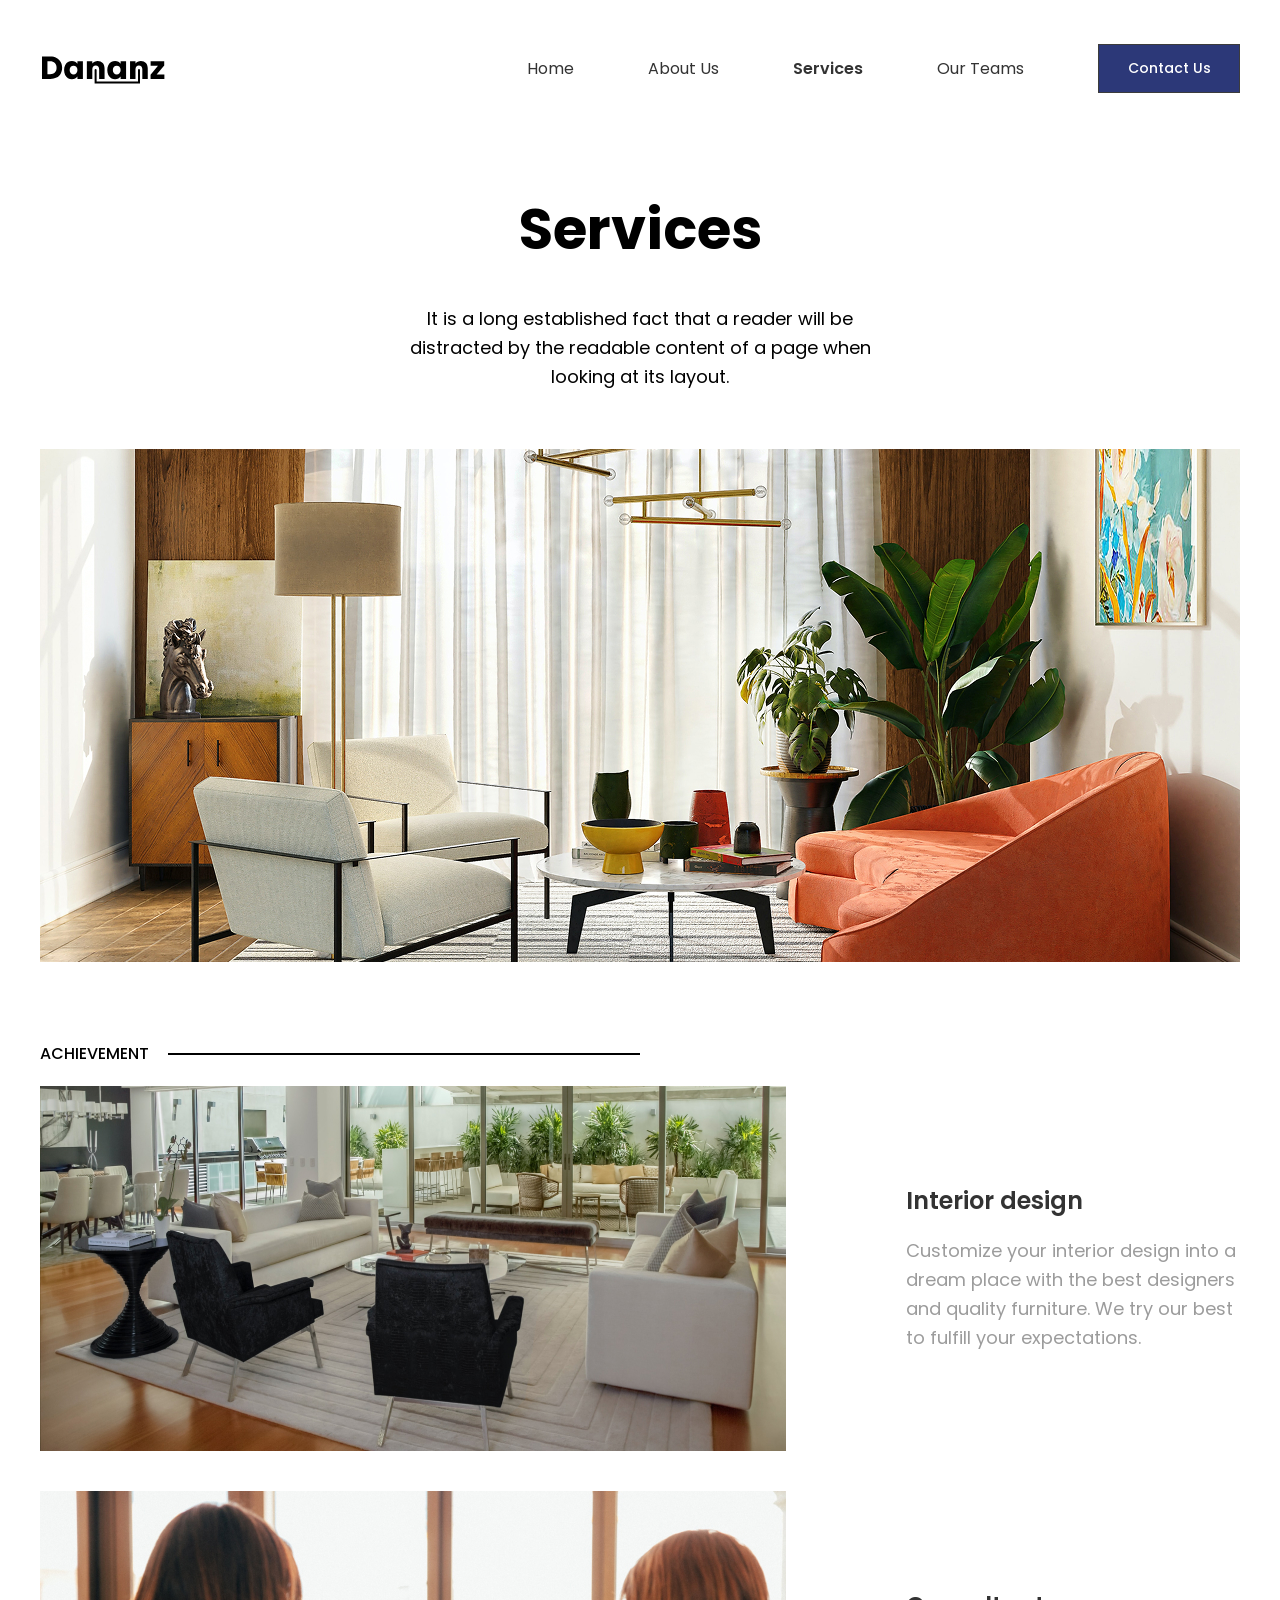
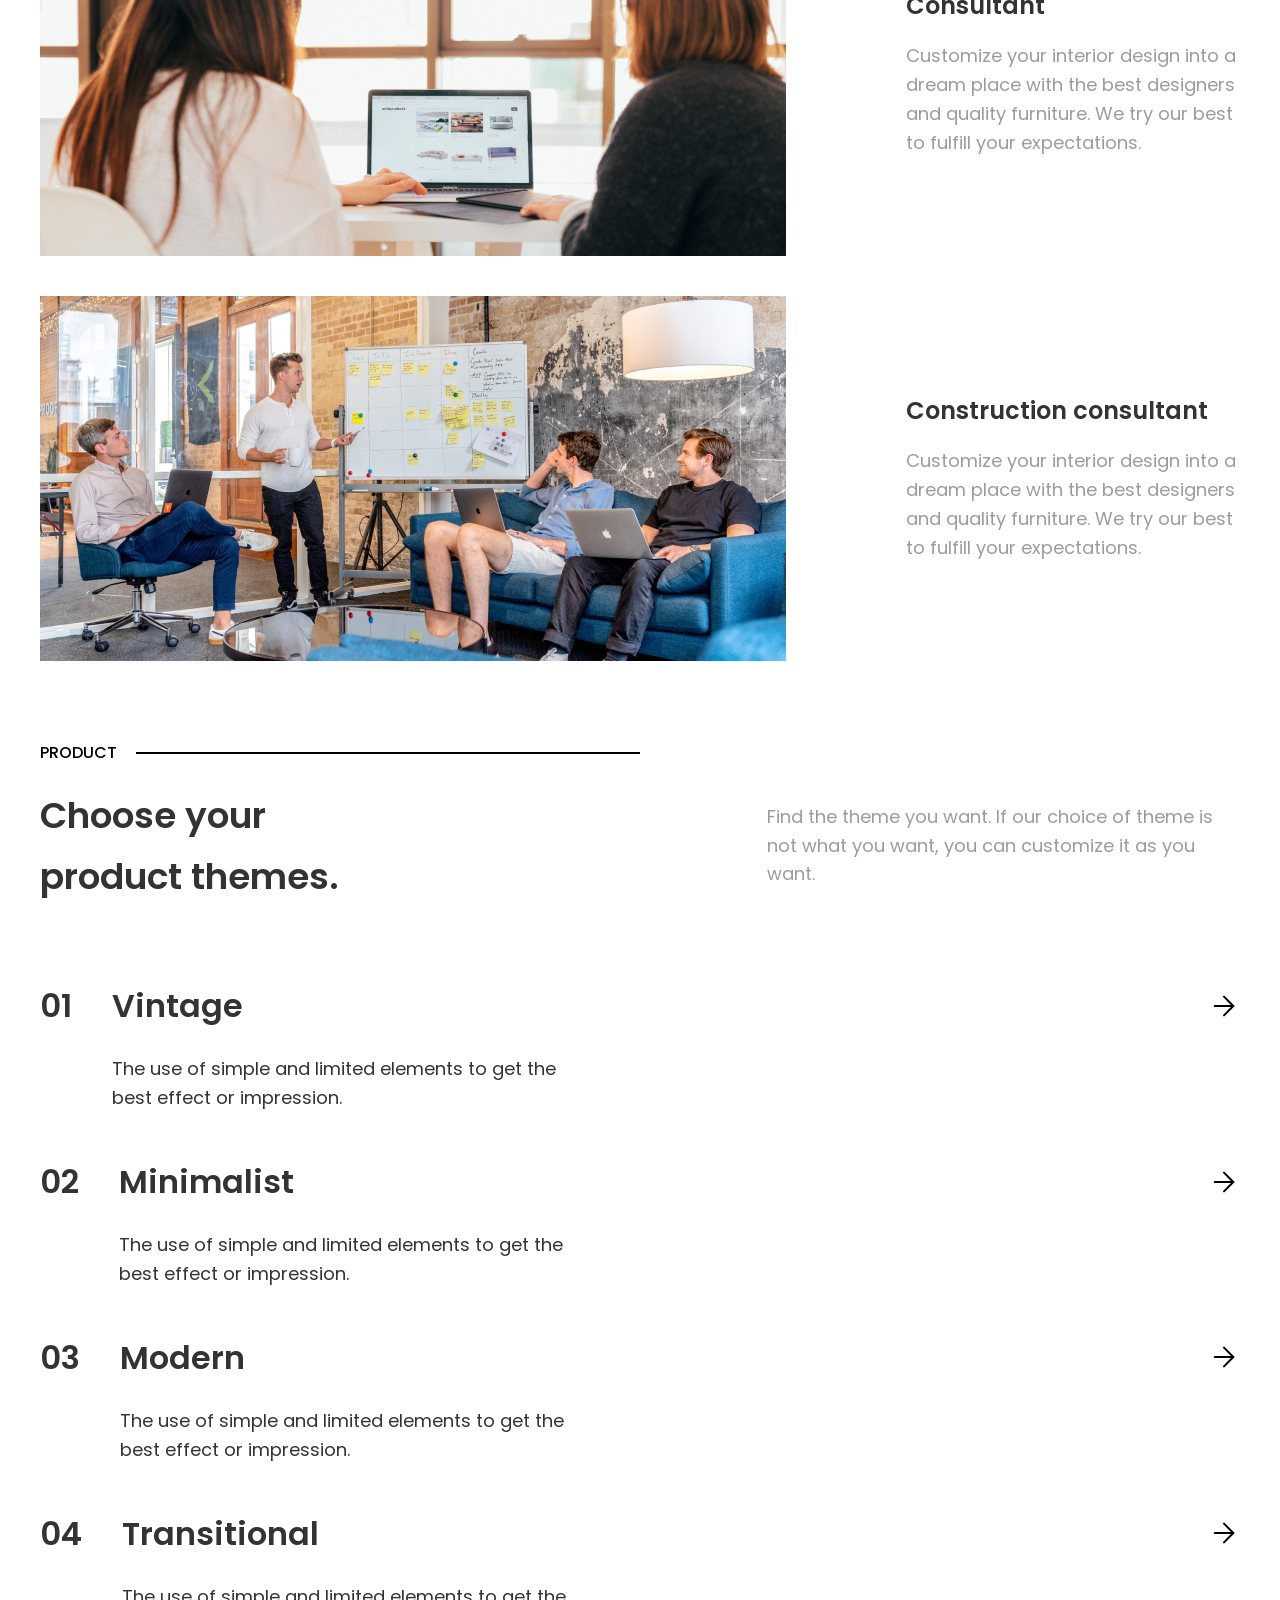
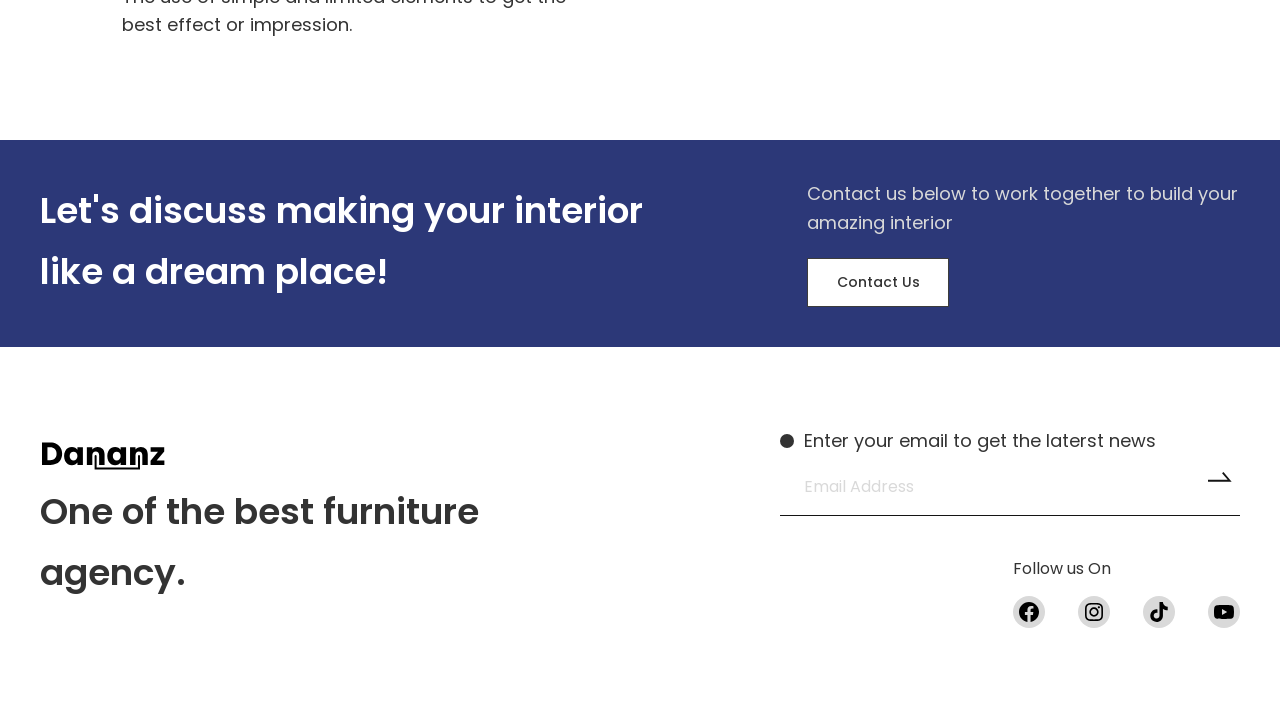
==== commit 5aa8130d: "Update services.html" ====
--- a/Dananz/Dananz/services.html
+++ b/Dananz/Dananz/services.html
@@ -56,7 +56,7 @@
                 looking at its layout.</p>
             </div>
             <div class="content-block__image">
-              <img src="img/Services/services.jpg" alt="services">
+              <img src="img/services/services.jpg" alt="services">
             </div>
           </div>
         </div>
@@ -231,4 +231,4 @@
   <script src="js/script.js"></script>
 </body>
 
-</html>+</html>
